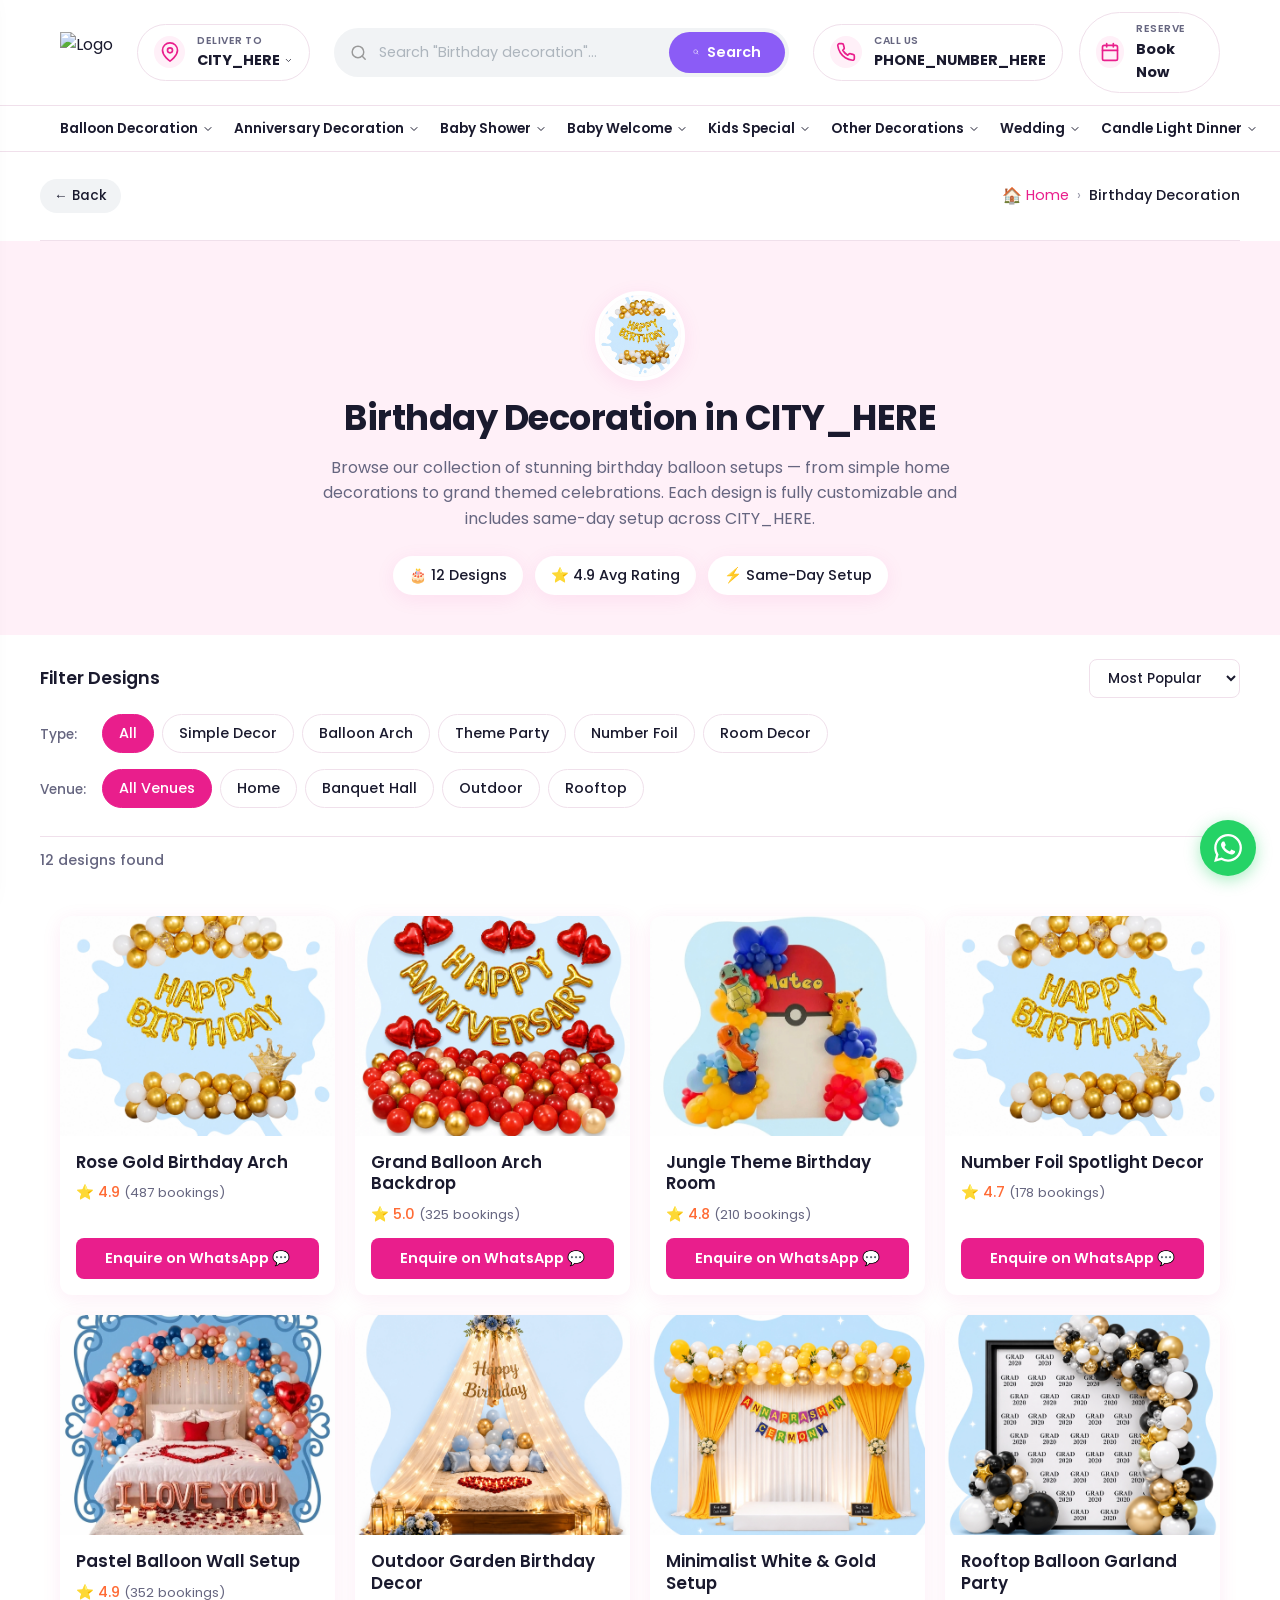
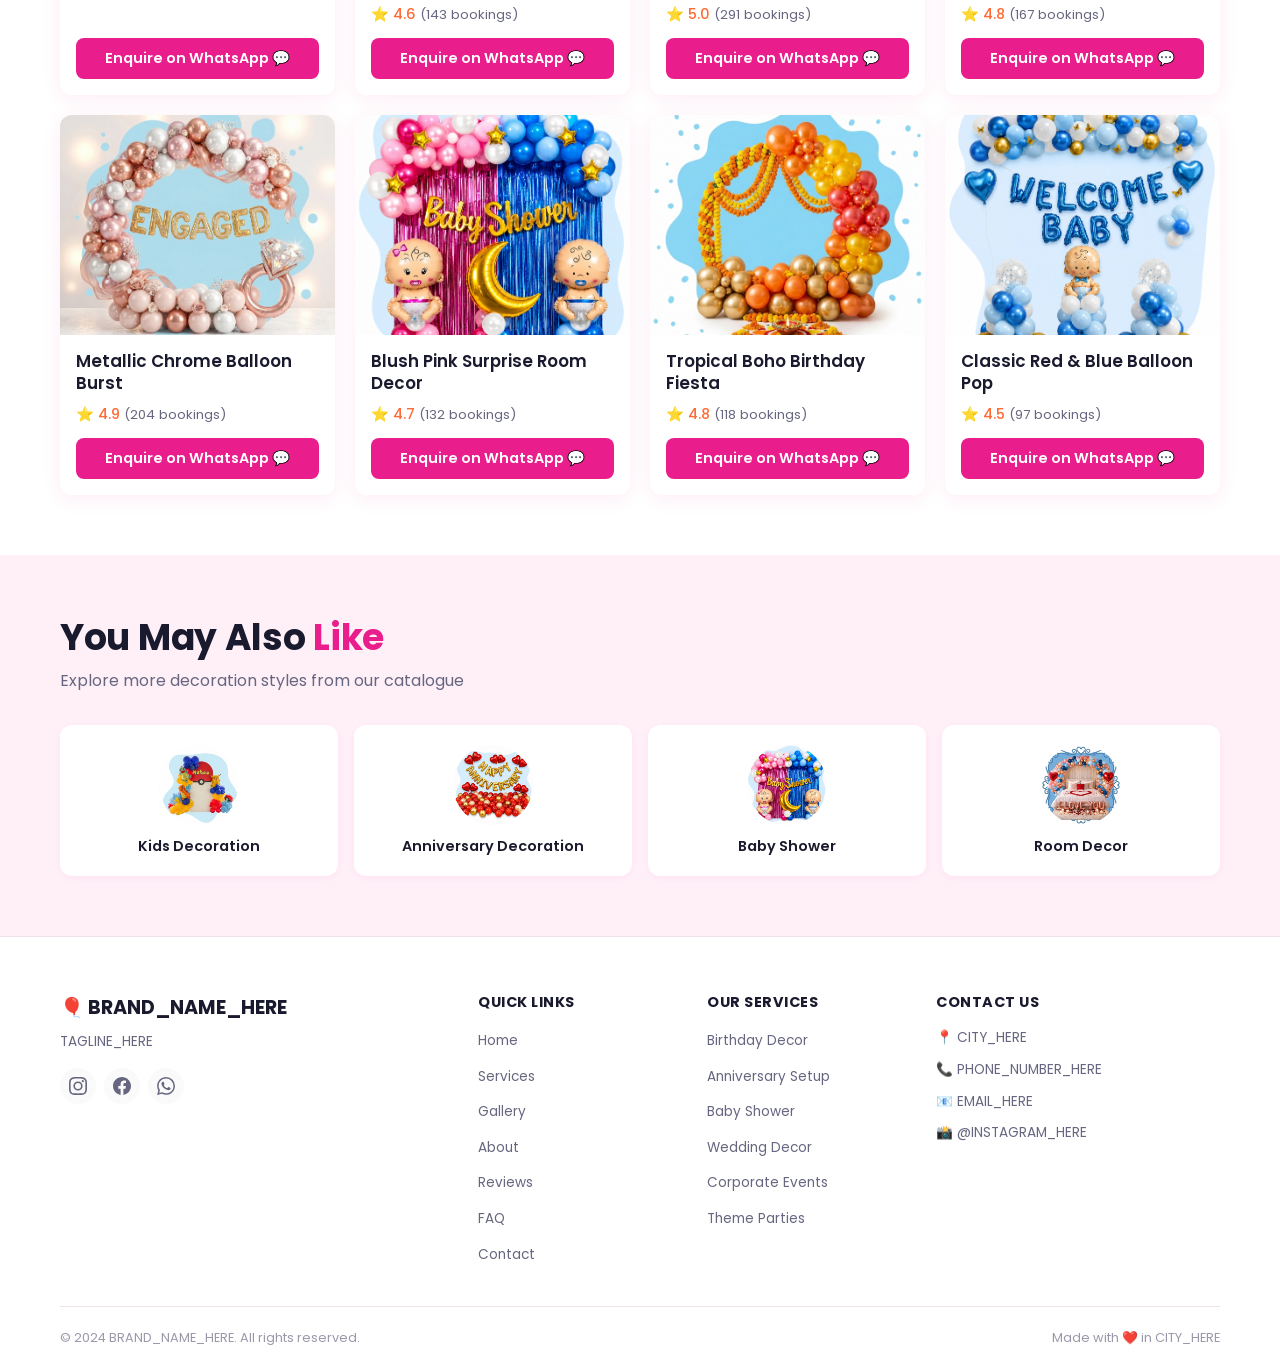
==== category-birthday.html @ fc84961e "Implement Birhday Decoration page" ====
<!DOCTYPE html>
<html lang="en">

<head>
  <meta charset="UTF-8">
  <meta name="viewport" content="width=device-width, initial-scale=1.0">
  <meta http-equiv="X-UA-Compatible" content="IE=edge">

  <!-- SEO Meta -->
  <!-- CLIENT REPLACE: Update brand name and city below -->
  <title>Birthday Decoration in CITY_HERE | BRAND_NAME_HERE</title>
  <meta name="description"
    content="Book the best birthday balloon decoration in CITY_HERE. Simple home setups to grand themed parties — same-day service available. Enquire on WhatsApp!">
  <meta name="keywords"
    content="birthday decoration CITY_HERE, birthday balloon decoration, balloon arch, balloon wall, rose gold birthday decor, theme birthday party CITY_HERE, birthday room decoration, same day birthday decoration">
  <meta name="author" content="BRAND_NAME_HERE">
  <meta name="robots" content="index, follow">
  <!-- CLIENT REPLACE: Add your website URL for canonical -->
  <link rel="canonical" href="https://www.example.com/category-birthday.html">

  <!-- Open Graph -->
  <meta property="og:title" content="Birthday Decoration in CITY_HERE | BRAND_NAME_HERE">
  <meta property="og:description"
    content="Stunning birthday balloon setups in CITY_HERE — from simple home decor to grand themed celebrations. Book via WhatsApp!">
  <meta property="og:type" content="website">
  <meta property="og:url" content="https://www.example.com/category-birthday.html">
  <meta property="og:image" content="https://www.example.com/images/og-birthday.jpg">
  <meta property="og:locale" content="en_IN">
  <meta property="og:site_name" content="BRAND_NAME_HERE">

  <!-- Twitter Card -->
  <meta name="twitter:card" content="summary_large_image">
  <meta name="twitter:title" content="Birthday Decoration in CITY_HERE | BRAND_NAME_HERE">
  <meta name="twitter:description" content="Best birthday balloon decoration in CITY_HERE. Same-day setup. Book via WhatsApp!">
  <meta name="twitter:image" content="https://www.example.com/images/og-birthday.jpg">

  <!-- Favicon -->
  <!-- CLIENT REPLACE: Replace with your actual favicon file -->
  <link rel="icon"
    href="data:image/svg+xml,<svg xmlns='http://www.w3.org/2000/svg' viewBox='0 0 100 100'><text y='.9em' font-size='90'>🎈</text></svg>">

  <!-- JSON-LD: BreadcrumbList -->
  <script type="application/ld+json">
  {
    "@context": "https://schema.org",
    "@type": "BreadcrumbList",
    "itemListElement": [
      {
        "@type": "ListItem",
        "position": 1,
        "name": "Home",
        "item": "https://www.example.com/"
      },
      {
        "@type": "ListItem",
        "position": 2,
        "name": "Birthday Decoration",
        "item": "https://www.example.com/category-birthday.html"
      }
    ]
  }
  </script>

  <!-- JSON-LD: LocalBusiness -->
  <script type="application/ld+json">
  {
    "@context": "https://schema.org",
    "@type": "LocalBusiness",
    "name": "BRAND_NAME_HERE",
    "description": "Premium balloon decoration services in CITY_HERE for birthdays, weddings, baby showers, corporate events and more.",
    "url": "https://www.example.com/",
    "telephone": "PHONE_NUMBER_HERE",
    "email": "EMAIL_HERE",
    "address": {
      "@type": "PostalAddress",
      "addressLocality": "CITY_HERE",
      "addressCountry": "IN"
    },
    "openingHours": "Mo-Su 09:00-21:00",
    "aggregateRating": {
      "@type": "AggregateRating",
      "ratingValue": "4.9",
      "reviewCount": "500"
    },
    "sameAs": [
      "https://instagram.com/INSTAGRAM_HERE"
    ]
  }
  </script>

  <!-- Google Fonts: Poppins -->
  <link rel="preconnect" href="https://fonts.googleapis.com">
  <link rel="preconnect" href="https://fonts.gstatic.com" crossorigin>
  <link href="https://fonts.googleapis.com/css2?family=Poppins:wght@400;500;600;700&display=swap" rel="stylesheet">

  <!-- Critical Above-the-Fold CSS -->
  <style>
    /* Page Loader */
    .page-loader {
      position: fixed;
      inset: 0;
      z-index: 99999;
      display: flex;
      flex-direction: column;
      align-items: center;
      justify-content: center;
      background: #fff;
      transition: opacity .5s ease, visibility .5s ease
    }
    .page-loader.hidden {
      opacity: 0;
      visibility: hidden
    }
    .page-loader__icon {
      font-size: 3rem;
      animation: loaderBounce 0.6s ease infinite alternate
    }
    .page-loader__text {
      font-family: 'Poppins', sans-serif;
      font-size: .9rem;
      color: #666680;
      margin-top: 12px
    }
    @keyframes loaderBounce {
      0%   { transform: translateY(0) }
      100% { transform: translateY(-12px) }
    }
    body {
      margin: 0;
      font-family: 'Poppins', sans-serif;
      background: #FAFAFA;
      color: #1A1A2E
    }
    .top-bar {
      background: #FFF0F8;
      padding: 8px 0;
      font-size: .78rem
    }
    .navbar {
      position: sticky;
      top: 0;
      z-index: 1000;
      background: #fff;
      border-bottom: 1px solid #F0E0EB
    }
    .container {
      max-width: 1200px;
      margin: 0 auto;
      padding-left: 20px;
      padding-right: 20px
    }
    :focus-visible {
      outline: 2px solid #E91E8C;
      outline-offset: 2px;
      border-radius: 4px
    }
  </style>

  <!-- Stylesheets -->
  <link rel="stylesheet" href="css/style.css">
  <link rel="stylesheet" href="css/animations.css">
</head>

<body>

  <!-- Page Loader -->
  <div class="page-loader" id="page-loader" aria-hidden="true">
    <div class="page-loader__icon">🎈</div>
    <div class="page-loader__text">Loading...</div>
  </div>

  <!-- ============ HEADER ============ -->
  <header class="header">
    <div class="header__top">
      <div class="container header__top-inner">
        <!-- Burger Icon (Mobile Only) -->
        <button class="header__burger" id="header-burger" aria-label="Open Menu">
          <svg width="24" height="24" viewBox="0 0 24 24" fill="none" stroke="currentColor" stroke-width="2"
            stroke-linecap="round" stroke-linejoin="round">
            <line x1="3" y1="12" x2="21" y2="12"></line>
            <line x1="3" y1="6" x2="21" y2="6"></line>
            <line x1="3" y1="18" x2="21" y2="18"></line>
          </svg>
        </button>

        <!-- Logo -->
        <a href="index.html" class="header__logo">
          <img src="https://via.placeholder.com/150x50?text=Logo" alt="Logo" class="header__logo-img">
        </a>

        <!-- Delivery Location -->
        <div class="header__location">
          <div class="header__location-icon">
            <svg width="20" height="20" viewBox="0 0 24 24" fill="none" stroke="var(--primary)" stroke-width="2"
              stroke-linecap="round" stroke-linejoin="round">
              <path d="M21 10c0 7-9 13-9 13s-9-6-9-13a9 9 0 0 1 18 0z"></path>
              <circle cx="12" cy="10" r="3"></circle>
            </svg>
          </div>
          <div class="header__location-text">
            <span class="header__location-label">DELIVER TO</span>
            <span class="header__location-value">CITY_HERE
              <svg width="12" height="12" viewBox="0 0 24 24" fill="none" stroke="currentColor" stroke-width="2"
                stroke-linecap="round" stroke-linejoin="round">
                <polyline points="6 9 12 15 18 9"></polyline>
              </svg>
            </span>
          </div>
        </div>

        <!-- Search Bar -->
        <div class="header__search">
          <svg class="header__search-icon" width="20" height="20" viewBox="0 0 24 24" fill="none" stroke="#999"
            stroke-width="2" stroke-linecap="round" stroke-linejoin="round">
            <circle cx="11" cy="11" r="8"></circle>
            <line x1="21" y1="21" x2="16.65" y2="16.65"></line>
          </svg>
          <input type="text" class="header__search-input" placeholder="Search &quot;Birthday decoration&quot;...">
          <button class="header__search-btn">
            <svg width="16" height="16" viewBox="0 0 24 24" fill="none" stroke="currentColor" stroke-width="2"
              stroke-linecap="round" stroke-linejoin="round">
              <circle cx="11" cy="11" r="8"></circle>
              <line x1="21" y1="21" x2="16.65" y2="16.65"></line>
            </svg>
            Search
          </button>
        </div>

        <!-- Actions -->
        <div class="header__actions">
          <a href="tel:PHONE_NUMBER_HERE" class="header__action-btn">
            <div class="header__action-icon">
              <svg width="20" height="20" viewBox="0 0 24 24" fill="none" stroke="var(--primary)" stroke-width="2"
                stroke-linecap="round" stroke-linejoin="round">
                <path
                  d="M22 16.92v3a2 2 0 0 1-2.18 2 19.79 19.79 0 0 1-8.63-3.07 19.5 19.5 0 0 1-6-6 19.79 19.79 0 0 1-3.07-8.67A2 2 0 0 1 4.11 2h3a2 2 0 0 1 2 1.72 12.84 12.84 0 0 0 .7 2.81 2 2 0 0 1-.45 2.11L8.09 9.91a16 16 0 0 0 6 6l1.27-1.27a2 2 0 0 1 2.11-.45 12.84 12.84 0 0 0 2.81.7A2 2 0 0 1 22 16.92z">
                </path>
              </svg>
            </div>
            <div class="header__action-text">
              <span class="header__action-label">CALL US</span>
              <span class="header__action-value">PHONE_NUMBER_HERE</span>
            </div>
          </a>
          <a href="https://wa.me/PHONE_NUMBER_HERE?text=Hi!%20I'd%20like%20to%20book%20a%20birthday%20decoration." class="header__action-btn" target="_blank" rel="noopener">
            <div class="header__action-icon">
              <svg width="20" height="20" viewBox="0 0 24 24" fill="none" stroke="var(--primary)" stroke-width="2"
                stroke-linecap="round" stroke-linejoin="round">
                <rect x="3" y="4" width="18" height="18" rx="2" ry="2"></rect>
                <line x1="16" y1="2" x2="16" y2="6"></line>
                <line x1="8" y1="2" x2="8" y2="6"></line>
                <line x1="3" y1="10" x2="21" y2="10"></line>
              </svg>
            </div>
            <div class="header__action-text">
              <span class="header__action-label">RESERVE</span>
              <span class="header__action-value">Book Now</span>
            </div>
          </a>
        </div>

        <!-- Mobile Actions -->
        <div class="header__mobile-actions">
          <a href="https://wa.me/PHONE_NUMBER_HERE" class="btn-primary btn-sm header__mobile-cta">
            Book Now
          </a>
        </div>
      </div>
    </div>

    <!-- Bottom Nav -->
    <div class="header__bottom">
      <div class="container header__bottom-inner">
        <ul class="header__nav">
          <li class="has-dropdown">
            <a href="category-birthday.html">Balloon Decoration
              <svg width="12" height="12" viewBox="0 0 24 24" fill="none" stroke="currentColor" stroke-width="2"
                stroke-linecap="round" stroke-linejoin="round">
                <polyline points="6 9 12 15 18 9"></polyline>
              </svg>
            </a>
            <ul class="dropdown-menu">
              <li><a href="#">Birthday Decoration</a></li>
              <li><a href="#">Anniversary Decoration</a></li>
              <li><a href="#">Baby Shower</a></li>
              <li><a href="#">Baby Welcome</a></li>
              <li><a href="#">Romantic Decoration</a></li>
              <li><a href="#">Wedding Decoration</a></li>
              <li><a href="#">Canopy Setup</a></li>
            </ul>
          </li>
          <li class="has-dropdown">
            <a href="category-anniversary.html">Anniversary Decoration
              <svg width="12" height="12" viewBox="0 0 24 24" fill="none" stroke="currentColor" stroke-width="2"
                stroke-linecap="round" stroke-linejoin="round">
                <polyline points="6 9 12 15 18 9"></polyline>
              </svg>
            </a>
            <ul class="dropdown-menu">
              <li><a href="#">Candle Light Dinner</a></li>
              <li><a href="#">Canopy Decor</a></li>
              <li><a href="#">Car Boot Decor</a></li>
              <li><a href="#">Room Decor</a></li>
              <li><a href="#">Balloon Decor</a></li>
              <li><a href="#">Rooftop Decor</a></li>
              <li><a href="#">Premium Decor</a></li>
            </ul>
          </li>
          <li class="has-dropdown">
            <a href="category-baby-shower.html">Baby Shower
              <svg width="12" height="12" viewBox="0 0 24 24" fill="none" stroke="currentColor" stroke-width="2"
                stroke-linecap="round" stroke-linejoin="round">
                <polyline points="6 9 12 15 18 9"></polyline>
              </svg>
            </a>
            <ul class="dropdown-menu">
              <li><a href="#">Baby Welcome</a></li>
              <li><a href="#">Annaprashan ceremony</a></li>
              <li><a href="#">Naming ceremony</a></li>
              <li><a href="#">Cradle Ceremony</a></li>
              <li><a href="#">Baptism Ceremony</a></li>
              <li><a href="#">Mundan Ceremony</a></li>
            </ul>
          </li>
          <li class="has-dropdown">
            <a href="category-baby-welcome.html">Baby Welcome
              <svg width="12" height="12" viewBox="0 0 24 24" fill="none" stroke="currentColor" stroke-width="2"
                stroke-linecap="round" stroke-linejoin="round">
                <polyline points="6 9 12 15 18 9"></polyline>
              </svg>
            </a>
            <ul class="dropdown-menu">
              <li><a href="#">Baby Welcome</a></li>
              <li><a href="#">Annaprashan ceremony</a></li>
              <li><a href="#">Naming ceremony</a></li>
              <li><a href="#">Cradle Ceremony</a></li>
              <li><a href="#">Baby Shower</a></li>
              <li><a href="#">Kids Special</a></li>
              <li><a href="#">Baptism Ceremony</a></li>
              <li><a href="#">Mundan Ceremony</a></li>
            </ul>
          </li>
          <li class="has-dropdown">
            <a href="category-kids.html">Kids Special
              <svg width="12" height="12" viewBox="0 0 24 24" fill="none" stroke="currentColor" stroke-width="2"
                stroke-linecap="round" stroke-linejoin="round">
                <polyline points="6 9 12 15 18 9"></polyline>
              </svg>
            </a>
            <ul class="dropdown-menu">
              <li><a href="#">All Kids Special</a></li>
              <li><a href="#">Boss Baby Theme</a></li>
              <li><a href="#">Butterfly Theme</a></li>
              <li><a href="#">Disney Cars Theme</a></li>
              <li><a href="#">Cocomelon Theme</a></li>
              <li><a href="#">Disney Princess Theme</a></li>
              <li><a href="#">Frozen Theme</a></li>
              <li><a href="#">Jungle Theme</a></li>
              <li><a href="#">Mermaid Theme</a></li>
              <li><a href="#">Mickey Minnie Theme</a></li>
              <li><a href="#">Peppa Pig Theme</a></li>
              <li><a href="#">Space Theme</a></li>
              <li><a href="#">Sports Theme</a></li>
              <li><a href="#">Superhero Theme</a></li>
              <li><a href="#">Unicorn Theme</a></li>
            </ul>
          </li>
          <li class="has-dropdown">
            <a href="category-other.html">Other Decorations
              <svg width="12" height="12" viewBox="0 0 24 24" fill="none" stroke="currentColor" stroke-width="2"
                stroke-linecap="round" stroke-linejoin="round">
                <polyline points="6 9 12 15 18 9"></polyline>
              </svg>
            </a>
            <ul class="dropdown-menu">
              <li><a href="#">Balloon Bouquets</a></li>
              <li><a href="#">Birthday Decorations</a></li>
              <li><a href="#">Canopy Decorations</a></li>
              <li><a href="#">Car Boot Decorations</a></li>
              <li><a href="#">Ceremony decorations</a></li>
              <li><a href="#">Congratulation Decorations</a></li>
              <li><a href="#">Flower Decorations</a></li>
              <li><a href="#">Ganpati Decorations</a></li>
              <li><a href="#">Guruji Decorations</a></li>
              <li><a href="#">Halloween Decorations</a></li>
              <li><a href="#">Kids Activities</a></li>
              <li><a href="#">Office Decorations</a></li>
              <li><a href="#">Premium Decorations</a></li>
              <li><a href="#">Retirement Decorations</a></li>
              <li><a href="#">Room Decorations</a></li>
              <li><a href="#">Stage Decorations</a></li>
              <li><a href="#">Terrace Decoration</a></li>
            </ul>
          </li>
          <li class="has-dropdown">
            <a href="category-wedding.html">Wedding
              <svg width="12" height="12" viewBox="0 0 24 24" fill="none" stroke="currentColor" stroke-width="2"
                stroke-linecap="round" stroke-linejoin="round">
                <polyline points="6 9 12 15 18 9"></polyline>
              </svg>
            </a>
            <ul class="dropdown-menu">
              <li><a href="#">Bachelorette decorations</a></li>
              <li><a href="#">First Night Decorations</a></li>
              <li><a href="#">Haldi Decorations</a></li>
              <li><a href="#">Mehndi Decorations</a></li>
              <li><a href="#">Proposal Decorations</a></li>
              <li><a href="#">Wedding Car Decorations</a></li>
              <li><a href="#">Bridal Welcome</a></li>
            </ul>
          </li>
          <li class="has-dropdown">
            <a href="#">Candle Light Dinner
              <svg width="12" height="12" viewBox="0 0 24 24" fill="none" stroke="currentColor" stroke-width="2"
                stroke-linecap="round" stroke-linejoin="round">
                <polyline points="6 9 12 15 18 9"></polyline>
              </svg>
            </a>
            <ul class="dropdown-menu">
              <li><a href="#">Private Cabana Setup</a></li>
              <li><a href="#">Canopy Setup</a></li>
              <li><a href="#">Proposal Candle Light</a></li>
              <li><a href="#">Open Garden</a></li>
              <li><a href="#">Bohemian Decor</a></li>
              <li><a href="#">Tent Candle Light</a></li>
              <li><a href="#">Starlit Dinner</a></li>
              <li><a href="#">Cosy Tent Setup</a></li>
              <li><a href="#">Intimate Dinner Setup</a></li>
            </ul>
          </li>
        </ul>
      </div>
    </div>
  </header>

  <!-- ============ MOBILE MENU DRAWER ============ -->
  <div class="mobile-menu-overlay" id="mobile-menu-overlay"></div>
  <div class="mobile-menu" id="mobile-menu">
    <div class="mobile-menu__list-container">
      <ul class="mobile-menu__list">
        <li class="mobile-has-dropdown">
          <a href="category-birthday.html">Balloon Decoration
            <svg width="16" height="16" viewBox="0 0 24 24" fill="none" stroke="#999" stroke-width="2"
              stroke-linecap="round" stroke-linejoin="round" class="mobile-dropdown-icon">
              <polyline points="6 9 12 15 18 9"></polyline>
            </svg>
          </a>
          <ul class="mobile-dropdown-menu">
            <li><a href="#">Birthday Decoration</a></li>
            <li><a href="#">Anniversary Decoration</a></li>
            <li><a href="#">Baby Shower</a></li>
            <li><a href="#">Baby Welcome</a></li>
            <li><a href="#">Romantic Decoration</a></li>
            <li><a href="#">Wedding Decoration</a></li>
            <li><a href="#">Canopy Setup</a></li>
          </ul>
        </li>
        <li class="mobile-has-dropdown">
          <a href="category-anniversary.html">Anniversary Decoration
            <svg width="16" height="16" viewBox="0 0 24 24" fill="none" stroke="#999" stroke-width="2"
              stroke-linecap="round" stroke-linejoin="round" class="mobile-dropdown-icon">
              <polyline points="6 9 12 15 18 9"></polyline>
            </svg>
          </a>
          <ul class="mobile-dropdown-menu">
            <li><a href="#">Candle Light Dinner</a></li>
            <li><a href="#">Canopy Decor</a></li>
            <li><a href="#">Car Boot Decor</a></li>
            <li><a href="#">Room Decor</a></li>
            <li><a href="#">Balloon Decor</a></li>
            <li><a href="#">Rooftop Decor</a></li>
            <li><a href="#">Premium Decor</a></li>
          </ul>
        </li>
        <li class="mobile-has-dropdown">
          <a href="category-baby-shower.html">Baby Shower
            <svg width="16" height="16" viewBox="0 0 24 24" fill="none" stroke="#999" stroke-width="2"
              stroke-linecap="round" stroke-linejoin="round" class="mobile-dropdown-icon">
              <polyline points="6 9 12 15 18 9"></polyline>
            </svg>
          </a>
          <ul class="mobile-dropdown-menu">
            <li><a href="#">Baby Welcome</a></li>
            <li><a href="#">Annaprashan ceremony</a></li>
            <li><a href="#">Naming ceremony</a></li>
            <li><a href="#">Cradle Ceremony</a></li>
            <li><a href="#">Baptism Ceremony</a></li>
            <li><a href="#">Mundan Ceremony</a></li>
          </ul>
        </li>
        <li class="mobile-has-dropdown">
          <a href="category-baby-welcome.html">Baby Welcome
            <svg width="16" height="16" viewBox="0 0 24 24" fill="none" stroke="#999" stroke-width="2"
              stroke-linecap="round" stroke-linejoin="round" class="mobile-dropdown-icon">
              <polyline points="6 9 12 15 18 9"></polyline>
            </svg>
          </a>
          <ul class="mobile-dropdown-menu">
            <li><a href="#">Baby Welcome</a></li>
            <li><a href="#">Annaprashan ceremony</a></li>
            <li><a href="#">Naming ceremony</a></li>
            <li><a href="#">Cradle Ceremony</a></li>
            <li><a href="#">Baby Shower</a></li>
            <li><a href="#">Kids Special</a></li>
            <li><a href="#">Baptism Ceremony</a></li>
            <li><a href="#">Mundan Ceremony</a></li>
          </ul>
        </li>
        <li class="mobile-has-dropdown">
          <a href="category-kids.html">Kids Special
            <svg width="16" height="16" viewBox="0 0 24 24" fill="none" stroke="#999" stroke-width="2"
              stroke-linecap="round" stroke-linejoin="round" class="mobile-dropdown-icon">
              <polyline points="6 9 12 15 18 9"></polyline>
            </svg>
          </a>
          <ul class="mobile-dropdown-menu">
            <li><a href="#">All Kids Special</a></li>
            <li><a href="#">Boss Baby Theme</a></li>
            <li><a href="#">Butterfly Theme</a></li>
            <li><a href="#">Disney Cars Theme</a></li>
            <li><a href="#">Cocomelon Theme</a></li>
            <li><a href="#">Disney Princess Theme</a></li>
            <li><a href="#">Frozen Theme</a></li>
            <li><a href="#">Jungle Theme</a></li>
            <li><a href="#">Mermaid Theme</a></li>
            <li><a href="#">Mickey Minnie Theme</a></li>
            <li><a href="#">Peppa Pig Theme</a></li>
            <li><a href="#">Space Theme</a></li>
            <li><a href="#">Sports Theme</a></li>
            <li><a href="#">Superhero Theme</a></li>
            <li><a href="#">Unicorn Theme</a></li>
          </ul>
        </li>
        <li class="mobile-has-dropdown">
          <a href="category-other.html">Other Decorations
            <svg width="16" height="16" viewBox="0 0 24 24" fill="none" stroke="#999" stroke-width="2"
              stroke-linecap="round" stroke-linejoin="round" class="mobile-dropdown-icon">
              <polyline points="6 9 12 15 18 9"></polyline>
            </svg>
          </a>
          <ul class="mobile-dropdown-menu">
            <li><a href="#">Balloon Bouquets</a></li>
            <li><a href="#">Birthday Decorations</a></li>
            <li><a href="#">Canopy Decorations</a></li>
            <li><a href="#">Car Boot Decorations</a></li>
            <li><a href="#">Ceremony decorations</a></li>
            <li><a href="#">Congratulation Decorations</a></li>
            <li><a href="#">Flower Decorations</a></li>
            <li><a href="#">Ganpati Decorations</a></li>
            <li><a href="#">Guruji Decorations</a></li>
            <li><a href="#">Halloween Decorations</a></li>
            <li><a href="#">Kids Activities</a></li>
            <li><a href="#">Office Decorations</a></li>
            <li><a href="#">Premium Decorations</a></li>
            <li><a href="#">Retirement Decorations</a></li>
            <li><a href="#">Room Decorations</a></li>
            <li><a href="#">Stage Decorations</a></li>
            <li><a href="#">Terrace Decoration</a></li>
          </ul>
        </li>
        <li class="mobile-has-dropdown">
          <a href="category-wedding.html">Wedding
            <svg width="16" height="16" viewBox="0 0 24 24" fill="none" stroke="#999" stroke-width="2"
              stroke-linecap="round" stroke-linejoin="round" class="mobile-dropdown-icon">
              <polyline points="6 9 12 15 18 9"></polyline>
            </svg>
          </a>
          <ul class="mobile-dropdown-menu">
            <li><a href="#">Bachelorette decorations</a></li>
            <li><a href="#">First Night Decorations</a></li>
            <li><a href="#">Haldi Decorations</a></li>
            <li><a href="#">Mehndi Decorations</a></li>
            <li><a href="#">Proposal Decorations</a></li>
            <li><a href="#">Wedding Car Decorations</a></li>
            <li><a href="#">Bridal Welcome</a></li>
          </ul>
        </li>
        <li class="mobile-has-dropdown">
          <a href="#">Candle Light Dinner
            <svg width="16" height="16" viewBox="0 0 24 24" fill="none" stroke="#999" stroke-width="2"
              stroke-linecap="round" stroke-linejoin="round" class="mobile-dropdown-icon">
              <polyline points="6 9 12 15 18 9"></polyline>
            </svg>
          </a>
          <ul class="mobile-dropdown-menu">
            <li><a href="#">Private Cabana Setup</a></li>
            <li><a href="#">Canopy Setup</a></li>
            <li><a href="#">Proposal Candle Light</a></li>
            <li><a href="#">Open Garden</a></li>
            <li><a href="#">Bohemian Decor</a></li>
            <li><a href="#">Tent Candle Light</a></li>
            <li><a href="#">Starlit Dinner</a></li>
            <li><a href="#">Cosy Tent Setup</a></li>
            <li><a href="#">Intimate Dinner Setup</a></li>
          </ul>
        </li>
      </ul>

      <div class="mobile-menu__contact">
        <h4 class="mobile-menu__contact-title">CONTACT US</h4>
        <div class="mobile-menu__contact-items">
          <a href="https://wa.me/PHONE_NUMBER_HERE" class="mobile-menu__contact-item">
            <div class="mobile-menu__contact-icon whatsapp">
              <svg viewBox="0 0 24 24" fill="currentColor">
                <path d="M17.472 14.382c-.297-.149-1.758-.867-2.03-.967-.273-.099-.471-.148-.67.15-.197.297-.767.966-.94 1.164-.173.199-.347.223-.644.075-.297-.15-1.255-.463-2.39-1.475-.883-.788-1.48-1.761-1.653-2.059-.173-.297-.018-.458.13-.606.134-.133.298-.347.446-.52.149-.174.198-.298.298-.497.099-.198.05-.371-.025-.52-.075-.149-.669-1.612-.916-2.207-.242-.579-.487-.5-.669-.51a12.8 12.8 0 0 0-.57-.01c-.198 0-.52.074-.792.372-.272.297-1.04 1.016-1.04 2.479 0 1.462 1.065 2.875 1.213 3.074.149.198 2.096 3.2 5.077 4.487.709.306 1.262.489 1.694.625.712.227 1.36.195 1.871.118.571-.085 1.758-.719 2.006-1.413.248-.694.248-1.289.173-1.413-.074-.124-.272-.198-.57-.347m-5.421 7.403h-.004a9.87 9.87 0 0 1-5.031-1.378l-.361-.214-3.741.982.998-3.648-.235-.374a9.86 9.86 0 0 1-1.51-5.26c.001-5.45 4.436-9.884 9.888-9.884 2.64 0 5.122 1.03 6.988 2.898a9.825 9.825 0 0 1 2.893 6.994c-.003 5.45-4.437 9.884-9.885 9.884m8.413-18.297A11.815 11.815 0 0 0 12.05 0C5.495 0 .16 5.335.157 11.892c0 2.096.547 4.142 1.588 5.945L.057 24l6.305-1.654a11.882 11.882 0 0 0 5.683 1.448h.005c6.554 0 11.89-5.335 11.893-11.893a11.821 11.821 0 0 0-3.48-8.413z" />
              </svg>
            </div>
            <div class="mobile-menu__contact-text">
              <span class="mobile-menu__contact-label">WhatsApp Us</span>
              <span class="mobile-menu__contact-sub">Available 24x7</span>
            </div>
            <svg width="16" height="16" viewBox="0 0 24 24" fill="none" stroke="#999" stroke-width="2"
              stroke-linecap="round" stroke-linejoin="round" style="margin-left:auto">
              <polyline points="9 18 15 12 9 6"></polyline>
            </svg>
          </a>
          <a href="tel:PHONE_NUMBER_HERE" class="mobile-menu__contact-item">
            <div class="mobile-menu__contact-icon phone">
              <svg viewBox="0 0 24 24" fill="none" stroke="currentColor" stroke-width="2" stroke-linecap="round"
                stroke-linejoin="round">
                <path
                  d="M22 16.92v3a2 2 0 0 1-2.18 2 19.79 19.79 0 0 1-8.63-3.07 19.5 19.5 0 0 1-6-6 19.79 19.79 0 0 1-3.07-8.67A2 2 0 0 1 4.11 2h3a2 2 0 0 1 2 1.72 12.84 12.84 0 0 0 .7 2.81 2 2 0 0 1-.45 2.11L8.09 9.91a16 16 0 0 0 6 6l1.27-1.27a2 2 0 0 1 2.11-.45 12.84 12.84 0 0 0 2.81.7A2 2 0 0 1 22 16.92z">
                </path>
              </svg>
            </div>
            <div class="mobile-menu__contact-text">
              <span class="mobile-menu__contact-label">Call Us</span>
              <span class="mobile-menu__contact-sub">10AM - 7:30PM</span>
            </div>
            <svg width="16" height="16" viewBox="0 0 24 24" fill="none" stroke="#999" stroke-width="2"
              stroke-linecap="round" stroke-linejoin="round" style="margin-left:auto">
              <polyline points="9 18 15 12 9 6"></polyline>
            </svg>
          </a>
        </div>
      </div>
    </div>
  </div>

  <!-- ============ BREADCRUMB ============ -->
  <div class="breadcrumb-bar container">
    <a href="javascript:history.back()" class="back-btn" aria-label="Go back">← Back</a>
    <div class="breadcrumb">
      <a href="index.html"><span class="home-icon">🏠</span> Home</a>
      <span class="sep">›</span>
      <span class="current">Birthday Decoration</span>
    </div>
  </div>

  <!-- ============ CATEGORY HERO ============ -->
  <section class="category-hero">
    <div class="container category-hero-content">
      <img src="public/Categories/Birthday.webp"
           alt="Birthday Decoration icon"
           class="category-hero-icon" loading="eager" />
      <h1>Birthday Decoration in CITY_HERE</h1>
      <p>Browse our collection of stunning birthday balloon setups
         — from simple home decorations to grand themed celebrations.
         Each design is fully customizable and includes same-day
         setup across CITY_HERE.</p>
      <div class="category-stats">
        <span class="stat-pill">🎂 12 Designs</span>
        <span class="stat-pill">⭐ 4.9 Avg Rating</span>
        <span class="stat-pill">⚡ Same-Day Setup</span>
      </div>
    </div>
  </section>

  <!-- ============ FILTER SECTION ============ -->
  <div class="filter-section container">

    <div class="filter-header">
      <h3>Filter Designs</h3>
      <label for="sort-select" class="sr-only">Sort designs by</label>
      <select id="sort-select" aria-label="Sort by">
        <option value="popular">Most Popular</option>
        <option value="rating">Highest Rated</option>
        <option value="newest">Newest</option>
      </select>
    </div>

    <div class="filter-row">
      <span class="filter-label">Type:</span>
      <div class="pills-scroll" role="group" aria-label="Filter by decoration type">
        <button class="subcat-pill active" data-filter="all">All</button>
        <button class="subcat-pill" data-filter="simple">Simple Decor</button>
        <button class="subcat-pill" data-filter="arch">Balloon Arch</button>
        <button class="subcat-pill" data-filter="theme">Theme Party</button>
        <button class="subcat-pill" data-filter="foil">Number Foil</button>
        <button class="subcat-pill" data-filter="room">Room Decor</button>
      </div>
    </div>

    <div class="filter-row">
      <span class="filter-label">Venue:</span>
      <div class="pills-scroll" role="group" aria-label="Filter by venue">
        <button class="venue-pill active" data-filter="all">All Venues</button>
        <button class="venue-pill" data-filter="home">Home</button>
        <button class="venue-pill" data-filter="banquet">Banquet Hall</button>
        <button class="venue-pill" data-filter="outdoor">Outdoor</button>
        <button class="venue-pill" data-filter="rooftop">Rooftop</button>
      </div>
    </div>

  </div>

  <!-- ============ RESULTS COUNT ============ -->
  <div class="results-count container">
    <span id="results-counter">12 designs found</span>
  </div>

  <!-- ============ DESIGN GRID ============ -->
  <section class="design-grid-section">
    <div class="design-grid container">

      <!-- Card 1 -->
      <div class="design-card"
        data-subcategory="simple"
        data-venue="home"
        data-rating="4.9"
        data-popularity="98"
        data-date="12"
        data-title="Rose Gold Birthday Arch"
        data-category="Birthday Decoration">
        <img src="public/Categories/Birthday.webp" alt="Rose Gold Birthday Arch" loading="lazy" />
        <div class="design-card-body">
          <h3>Rose Gold Birthday Arch</h3>
          <div class="rating">⭐ 4.9 <span>(487 bookings)</span></div>
          <button class="enquire-btn btn-primary">Enquire on WhatsApp 💬</button>
        </div>
      </div>

      <!-- Card 2 -->
      <div class="design-card"
        data-subcategory="arch"
        data-venue="banquet"
        data-rating="5.0"
        data-popularity="95"
        data-date="11"
        data-title="Grand Balloon Arch Backdrop"
        data-category="Birthday Decoration">
        <img src="public/Categories/Anniversary Decor.webp" alt="Grand Balloon Arch Backdrop" loading="lazy" />
        <div class="design-card-body">
          <h3>Grand Balloon Arch Backdrop</h3>
          <div class="rating">⭐ 5.0 <span>(325 bookings)</span></div>
          <button class="enquire-btn btn-primary">Enquire on WhatsApp 💬</button>
        </div>
      </div>

      <!-- Card 3 -->
      <div class="design-card"
        data-subcategory="theme"
        data-venue="home"
        data-rating="4.8"
        data-popularity="91"
        data-date="10"
        data-title="Jungle Theme Birthday Room"
        data-category="Birthday Decoration">
        <img src="public/Categories/Kids Special.webp" alt="Jungle Theme Birthday Room" loading="lazy" />
        <div class="design-card-body">
          <h3>Jungle Theme Birthday Room</h3>
          <div class="rating">⭐ 4.8 <span>(210 bookings)</span></div>
          <button class="enquire-btn btn-primary">Enquire on WhatsApp 💬</button>
        </div>
      </div>

      <!-- Card 4 -->
      <div class="design-card"
        data-subcategory="foil"
        data-venue="home"
        data-rating="4.7"
        data-popularity="88"
        data-date="9"
        data-title="Number Foil Spotlight Decor"
        data-category="Birthday Decoration">
        <img src="public/Categories/Birthday.webp" alt="Number Foil Spotlight Decor" loading="lazy" />
        <div class="design-card-body">
          <h3>Number Foil Spotlight Decor</h3>
          <div class="rating">⭐ 4.7 <span>(178 bookings)</span></div>
          <button class="enquire-btn btn-primary">Enquire on WhatsApp 💬</button>
        </div>
      </div>

      <!-- Card 5 -->
      <div class="design-card"
        data-subcategory="room"
        data-venue="home"
        data-rating="4.9"
        data-popularity="85"
        data-date="8"
        data-title="Pastel Balloon Wall Setup"
        data-category="Birthday Decoration">
        <img src="public/Categories/Room Decor New.webp" alt="Pastel Balloon Wall Setup" loading="lazy" />
        <div class="design-card-body">
          <h3>Pastel Balloon Wall Setup</h3>
          <div class="rating">⭐ 4.9 <span>(352 bookings)</span></div>
          <button class="enquire-btn btn-primary">Enquire on WhatsApp 💬</button>
        </div>
      </div>

      <!-- Card 6 -->
      <div class="design-card"
        data-subcategory="simple"
        data-venue="outdoor"
        data-rating="4.6"
        data-popularity="80"
        data-date="7"
        data-title="Outdoor Garden Birthday Decor"
        data-category="Birthday Decoration">
        <img src="public/Categories/Canopy Decor.webp" alt="Outdoor Garden Birthday Decor" loading="lazy" />
        <div class="design-card-body">
          <h3>Outdoor Garden Birthday Decor</h3>
          <div class="rating">⭐ 4.6 <span>(143 bookings)</span></div>
          <button class="enquire-btn btn-primary">Enquire on WhatsApp 💬</button>
        </div>
      </div>

      <!-- Card 7 -->
      <div class="design-card"
        data-subcategory="theme"
        data-venue="banquet"
        data-rating="5.0"
        data-popularity="78"
        data-date="6"
        data-title="Minimalist White &amp; Gold Setup"
        data-category="Birthday Decoration">
        <img src="public/Categories/Ceremony Decor.webp" alt="Minimalist White and Gold Setup" loading="lazy" />
        <div class="design-card-body">
          <h3>Minimalist White &amp; Gold Setup</h3>
          <div class="rating">⭐ 5.0 <span>(291 bookings)</span></div>
          <button class="enquire-btn btn-primary">Enquire on WhatsApp 💬</button>
        </div>
      </div>

      <!-- Card 8 -->
      <div class="design-card"
        data-subcategory="arch"
        data-venue="rooftop"
        data-rating="4.8"
        data-popularity="74"
        data-date="5"
        data-title="Rooftop Balloon Garland Party"
        data-category="Birthday Decoration">
        <img src="public/Categories/Corporate event.webp" alt="Rooftop Balloon Garland Party" loading="lazy" />
        <div class="design-card-body">
          <h3>Rooftop Balloon Garland Party</h3>
          <div class="rating">⭐ 4.8 <span>(167 bookings)</span></div>
          <button class="enquire-btn btn-primary">Enquire on WhatsApp 💬</button>
        </div>
      </div>

      <!-- Card 9 -->
      <div class="design-card"
        data-subcategory="foil"
        data-venue="home"
        data-rating="4.9"
        data-popularity="70"
        data-date="4"
        data-title="Metallic Chrome Balloon Burst"
        data-category="Birthday Decoration">
        <img src="public/Categories/Engagement Decor.webp" alt="Metallic Chrome Balloon Burst" loading="lazy" />
        <div class="design-card-body">
          <h3>Metallic Chrome Balloon Burst</h3>
          <div class="rating">⭐ 4.9 <span>(204 bookings)</span></div>
          <button class="enquire-btn btn-primary">Enquire on WhatsApp 💬</button>
        </div>
      </div>

      <!-- Card 10 -->
      <div class="design-card"
        data-subcategory="room"
        data-venue="home"
        data-rating="4.7"
        data-popularity="66"
        data-date="3"
        data-title="Blush Pink Surprise Room Decor"
        data-category="Birthday Decoration">
        <img src="public/Categories/Baby Shower.webp" alt="Blush Pink Surprise Room Decor" loading="lazy" />
        <div class="design-card-body">
          <h3>Blush Pink Surprise Room Decor</h3>
          <div class="rating">⭐ 4.7 <span>(132 bookings)</span></div>
          <button class="enquire-btn btn-primary">Enquire on WhatsApp 💬</button>
        </div>
      </div>

      <!-- Card 11 -->
      <div class="design-card"
        data-subcategory="theme"
        data-venue="outdoor"
        data-rating="4.8"
        data-popularity="60"
        data-date="2"
        data-title="Tropical Boho Birthday Fiesta"
        data-category="Birthday Decoration">
        <img src="public/Categories/Festival Decor.webp" alt="Tropical Boho Birthday Fiesta" loading="lazy" />
        <div class="design-card-body">
          <h3>Tropical Boho Birthday Fiesta</h3>
          <div class="rating">⭐ 4.8 <span>(118 bookings)</span></div>
          <button class="enquire-btn btn-primary">Enquire on WhatsApp 💬</button>
        </div>
      </div>

      <!-- Card 12 -->
      <div class="design-card"
        data-subcategory="simple"
        data-venue="home"
        data-rating="4.5"
        data-popularity="55"
        data-date="1"
        data-title="Classic Red &amp; Blue Balloon Pop"
        data-category="Birthday Decoration">
        <img src="public/Categories/Baby Welcome.webp" alt="Classic Red and Blue Balloon Pop" loading="lazy" />
        <div class="design-card-body">
          <h3>Classic Red &amp; Blue Balloon Pop</h3>
          <div class="rating">⭐ 4.5 <span>(97 bookings)</span></div>
          <button class="enquire-btn btn-primary">Enquire on WhatsApp 💬</button>
        </div>
      </div>

    </div>
  </section>

  <!-- ============ RELATED CATEGORIES ============ -->
  <section class="related-categories">
    <div class="container">
      <h2 class="section-title">You May Also <span>Like</span></h2>
      <p class="section-subtitle">Explore more decoration styles from our catalogue</p>
      <div class="related-grid">

        <a href="category-kids.html" class="related-category-card">
          <img src="public/Categories/Kids Special.webp" alt="Kids Decoration" />
          <span>Kids Decoration</span>
        </a>

        <a href="category-anniversary.html" class="related-category-card">
          <img src="public/Categories/Anniversary Decor.webp" alt="Anniversary Decoration" />
          <span>Anniversary Decoration</span>
        </a>

        <a href="category-baby-shower.html" class="related-category-card">
          <img src="public/Categories/Baby Shower.webp" alt="Baby Shower" />
          <span>Baby Shower</span>
        </a>

        <a href="category-room-decor.html" class="related-category-card">
          <img src="public/Categories/Room Decor New.webp" alt="Room Decor" />
          <span>Room Decor</span>
        </a>

      </div>
    </div>
  </section>

  <!-- ============ FOOTER ============ -->
  <footer id="footer" class="footer">
    <div class="container">
      <div class="footer__grid">
        <!-- Col 1: Brand -->
        <!-- CLIENT REPLACE: Update brand name and tagline below -->
        <div class="footer__col">
          <a href="index.html" class="footer__logo">🎈 BRAND_NAME_HERE</a>
          <p class="footer__tagline">TAGLINE_HERE</p>
          <div class="footer__social">
            <a href="https://instagram.com/INSTAGRAM_HERE" target="_blank" rel="noopener" class="footer__social-link"
              aria-label="Instagram">
              <svg width="18" height="18" viewBox="0 0 24 24" fill="currentColor">
                <path
                  d="M12 2.163c3.204 0 3.584.012 4.85.07 3.252.148 4.771 1.691 4.919 4.919.058 1.265.069 1.645.069 4.849 0 3.205-.012 3.584-.069 4.849-.149 3.225-1.664 4.771-4.919 4.919-1.266.058-1.644.07-4.85.07-3.204 0-3.584-.012-4.849-.07-3.26-.149-4.771-1.699-4.919-4.92-.058-1.265-.07-1.644-.07-4.849 0-3.204.013-3.583.07-4.849.149-3.227 1.664-4.771 4.919-4.919 1.266-.057 1.645-.069 4.849-.069zM12 0C8.741 0 8.333.014 7.053.072 2.695.272.273 2.69.073 7.052.014 8.333 0 8.741 0 12c0 3.259.014 3.668.072 4.948.2 4.358 2.618 6.78 6.98 6.98C8.333 23.986 8.741 24 12 24c3.259 0 3.668-.014 4.948-.072 4.354-.2 6.782-2.618 6.979-6.98.059-1.28.073-1.689.073-4.948 0-3.259-.014-3.667-.072-4.947-.196-4.354-2.617-6.78-6.979-6.98C15.668.014 15.259 0 12 0zm0 5.838a6.162 6.162 0 100 12.324 6.162 6.162 0 000-12.324zM12 16a4 4 0 110-8 4 4 0 010 8zm6.406-11.845a1.44 1.44 0 100 2.881 1.44 1.44 0 000-2.881z" />
              </svg>
            </a>
            <a href="#" class="footer__social-link" aria-label="Facebook">
              <svg width="18" height="18" viewBox="0 0 24 24" fill="currentColor">
                <path
                  d="M24 12.073c0-6.627-5.373-12-12-12s-12 5.373-12 12c0 5.99 4.388 10.954 10.125 11.854v-8.385H7.078v-3.47h3.047V9.43c0-3.007 1.792-4.669 4.533-4.669 1.312 0 2.686.235 2.686.235v2.953H15.83c-1.491 0-1.956.925-1.956 1.874v2.25h3.328l-.532 3.47h-2.796v8.385C19.612 23.027 24 18.062 24 12.073z" />
              </svg>
            </a>
            <a href="https://wa.me/PHONE_NUMBER_HERE" target="_blank" rel="noopener"
              class="footer__social-link footer__social-link--wa" aria-label="WhatsApp">
              <svg width="18" height="18" viewBox="0 0 24 24" fill="currentColor">
                <path
                  d="M17.472 14.382c-.297-.149-1.758-.867-2.03-.967-.273-.099-.471-.148-.67.15-.197.297-.767.966-.94 1.164-.173.199-.347.223-.644.075-.297-.15-1.255-.463-2.39-1.475-.883-.788-1.48-1.761-1.653-2.059-.173-.297-.018-.458.13-.606.134-.133.298-.347.446-.52.149-.174.198-.298.298-.497.099-.198.05-.371-.025-.52-.075-.149-.669-1.612-.916-2.207-.242-.579-.487-.5-.669-.51-.173-.008-.371-.01-.57-.01-.198 0-.52.074-.792.372-.272.297-1.04 1.016-1.04 2.479 0 1.462 1.065 2.875 1.213 3.074.149.198 2.096 3.2 5.077 4.487.709.306 1.262.489 1.694.625.712.227 1.36.195 1.871.118.571-.085 1.758-.719 2.006-1.413.248-.694.248-1.289.173-1.413-.074-.124-.272-.198-.57-.347m-5.421 7.403h-.004a9.87 9.87 0 01-5.031-1.378l-.361-.214-3.741.982.998-3.648-.235-.374a9.86 9.86 0 01-1.51-5.26c.001-5.45 4.436-9.884 9.888-9.884 2.64 0 5.122 1.03 6.988 2.898a9.825 9.825 0 012.893 6.994c-.003 5.45-4.437 9.884-9.885 9.884m8.413-18.297A11.815 11.815 0 0012.05 0C5.495 0 .16 5.335.157 11.892c0 2.096.547 4.142 1.588 5.945L.057 24l6.305-1.654a11.882 11.882 0 005.683 1.448h.005c6.554 0 11.89-5.335 11.893-11.893a11.821 11.821 0 00-3.48-8.413z" />
              </svg>
            </a>
          </div>
        </div>

        <!-- Col 2: Quick Links -->
        <div class="footer__col">
          <h4 class="footer__col-title">Quick Links</h4>
          <ul class="footer__links">
            <li><a href="index.html">Home</a></li>
            <li><a href="category-birthday.html">Services</a></li>
            <li><a href="index.html#gallery">Gallery</a></li>
            <li><a href="index.html#about">About</a></li>
            <li><a href="index.html#testimonials">Reviews</a></li>
            <li><a href="index.html#faq">FAQ</a></li>
            <li><a href="index.html#contact">Contact</a></li>
          </ul>
        </div>

        <!-- Col 3: Services -->
        <div class="footer__col">
          <h4 class="footer__col-title">Our Services</h4>
          <ul class="footer__links">
            <li><a href="category-birthday.html">Birthday Decor</a></li>
            <li><a href="category-anniversary.html">Anniversary Setup</a></li>
            <li><a href="category-baby-shower.html">Baby Shower</a></li>
            <li><a href="category-wedding.html">Wedding Decor</a></li>
            <li><a href="category-corporate.html">Corporate Events</a></li>
            <li><a href="category-kids.html">Theme Parties</a></li>
          </ul>
        </div>

        <!-- Col 4: Contact -->
        <div class="footer__col">
          <h4 class="footer__col-title">Contact Us</h4>
          <!-- CLIENT REPLACE: Update city, phone, email, Instagram below -->
          <ul class="footer__contact">
            <li>📍 CITY_HERE</li>
            <li><a href="tel:PHONE_NUMBER_HERE">📞 PHONE_NUMBER_HERE</a></li>
            <li><a href="mailto:EMAIL_HERE">📧 EMAIL_HERE</a></li>
            <li><a href="https://instagram.com/INSTAGRAM_HERE" target="_blank" rel="noopener">📸 @INSTAGRAM_HERE</a></li>
          </ul>
        </div>
      </div>

      <!-- Bottom Bar -->
      <div class="footer__bottom">
        <p>&copy; 2024 BRAND_NAME_HERE. All rights reserved.</p>
        <p>Made with ❤️ in CITY_HERE</p>
      </div>
    </div>
  </footer>

  <!-- ============ FLOATING WHATSAPP BUTTON ============ -->
  <a href="https://wa.me/PHONE_NUMBER_HERE?text=Hi!%20I%20have%20a%20query%20about%20decoration."
    class="whatsapp-float" id="whatsapp-float" target="_blank" rel="noopener" aria-label="Chat on WhatsApp">
    <svg width="28" height="28" viewBox="0 0 24 24" fill="white">
      <path
        d="M17.472 14.382c-.297-.149-1.758-.867-2.03-.967-.273-.099-.471-.148-.67.15-.197.297-.767.966-.94 1.164-.173.199-.347.223-.644.075-.297-.15-1.255-.463-2.39-1.475-.883-.788-1.48-1.761-1.653-2.059-.173-.297-.018-.458.13-.606.134-.133.298-.347.446-.52.149-.174.198-.298.298-.497.099-.198.05-.371-.025-.52-.075-.149-.669-1.612-.916-2.207-.242-.579-.487-.5-.669-.51-.173-.008-.371-.01-.57-.01-.198 0-.52.074-.792.372-.272.297-1.04 1.016-1.04 2.479 0 1.462 1.065 2.875 1.213 3.074.149.198 2.096 3.2 5.077 4.487.709.306 1.262.489 1.694.625.712.227 1.36.195 1.871.118.571-.085 1.758-.719 2.006-1.413.248-.694.248-1.289.173-1.413-.074-.124-.272-.198-.57-.347m-5.421 7.403h-.004a9.87 9.87 0 01-5.031-1.378l-.361-.214-3.741.982.998-3.648-.235-.374a9.86 9.86 0 01-1.51-5.26c.001-5.45 4.436-9.884 9.888-9.884 2.64 0 5.122 1.03 6.988 2.898a9.825 9.825 0 012.893 6.994c-.003 5.45-4.437 9.884-9.885 9.884m8.413-18.297A11.815 11.815 0 0012.05 0C5.495 0 .16 5.335.157 11.892c0 2.096.547 4.142 1.588 5.945L.057 24l6.305-1.654a11.882 11.882 0 005.683 1.448h.005c6.554 0 11.89-5.335 11.893-11.893a11.821 11.821 0 00-3.48-8.413z" />
    </svg>
    <span class="whatsapp-float__tooltip">Chat with us!</span>
  </a>

  <!-- ============ MOBILE STICKY BOTTOM BAR ============ -->
  <div class="mobile-bottom-bar" id="mobile-bottom-bar">
    <a href="tel:PHONE_NUMBER_HERE" class="mobile-bottom-bar__btn mobile-bottom-bar__btn--call">
      📞 Call Us
    </a>
    <a href="https://wa.me/PHONE_NUMBER_HERE?text=Hi!%20I'd%20like%20to%20book%20a%20birthday%20decoration."
      class="mobile-bottom-bar__btn mobile-bottom-bar__btn--wa" target="_blank" rel="noopener">
      💬 WhatsApp
    </a>
  </div>

  <!-- Scripts — main.js must come first (defines CONFIG) -->
  <script src="js/main.js"></script>
  <script src="js/category.js"></script>

</body>

</html>
---- css/style.css ----
/* ============================================
   BRAND_NAME_HERE — Master Stylesheet
   Task 1B: CSS Variables + Reset + Utilities
   ============================================
   Palette:
     Primary:       #E91E8C  (hot pink)
     Secondary:     #FF6B35  (orange accent)
     Background:    #FAFAFA  (light grey)
     Section BG:    #FFF0F8  (light pink tint)
     Card / White:  #FFFFFF
     Text Dark:     #1A1A2E
     Text Muted:    #666680
     Border:        #F0E0EB
   Font: Poppins (400 · 500 · 600 · 700)
   Radius: 12px cards · 8px buttons
   ============================================ */


/* ─────────────────────────────────────────────
   1. CSS CUSTOM PROPERTIES
   ───────────────────────────────────────────── */
:root {
  /* Colors */
  --primary:        #E91E8C;
  --primary-dark:   #C4177A;
  --primary-light:  #FF4DA6;
  --secondary:      #FF6B35;
  --secondary-dark: #E55A2B;
  --bg:             #FAFAFA;
  --bg-section:     #FFF0F8;
  --white:          #FFFFFF;
  --text-dark:      #1A1A2E;
  --text-muted:     #666680;
  --text-light:     #9999AA;
  --border:         #F0E0EB;
  --gold:           #FFB800;
  --green:          #22C55E;

  /* Shadows */
  --shadow:         0 4px 20px rgba(233, 30, 140, 0.08);
  --shadow-sm:      0 2px 8px rgba(233, 30, 140, 0.06);
  --shadow-lg:      0 8px 32px rgba(233, 30, 140, 0.12);
  --shadow-hover:   0 8px 28px rgba(233, 30, 140, 0.16);

  /* Radius */
  --radius:         12px;
  --radius-sm:      8px;
  --radius-lg:      16px;
  --radius-full:    9999px;

  /* Font */
  --font:           'Poppins', sans-serif;

  /* Layout */
  --container-max:  1200px;
  --section-pad:    60px;

  /* Transitions */
  --ease-fast:      0.2s ease;
  --ease-base:      0.3s ease;
  --ease-slow:      0.5s ease;
  --ease-spring:    0.4s cubic-bezier(0.34, 1.56, 0.64, 1);
}


/* ─────────────────────────────────────────────
   2. CSS RESET
   ───────────────────────────────────────────── */
*,
*::before,
*::after {
  margin: 0;
  padding: 0;
  box-sizing: border-box;
}

html {
  scroll-behavior: smooth;
  -webkit-text-size-adjust: 100%;
  font-size: 16px;
}

body {
  font-family: var(--font);
  font-weight: 400;
  color: var(--text-dark);
  background-color: var(--white);
  line-height: 1.6;
  -webkit-font-smoothing: antialiased;
  -moz-osx-font-smoothing: grayscale;
  overflow-x: hidden;
}

img,
picture,
video,
svg {
  max-width: 100%;
  height: auto;
  display: block;
}

a {
  text-decoration: none;
  color: inherit;
  transition: color var(--ease-fast);
}

a:hover {
  color: var(--primary);
}

ul,
ol {
  list-style: none;
}

button,
input,
textarea,
select {
  font-family: inherit;
  font-size: inherit;
  color: inherit;
  border: none;
  outline: none;
  background: none;
}

button {
  cursor: pointer;
}

table {
  border-collapse: collapse;
  border-spacing: 0;
}


/* ─────────────────────────────────────────────
   3. BASE TYPOGRAPHY
   ───────────────────────────────────────────── */
h1, h2, h3, h4, h5, h6 {
  font-weight: 700;
  color: var(--text-dark);
  line-height: 1.25;
}

h1 {
  font-size: clamp(2rem, 5vw, 3.25rem);
  letter-spacing: -0.5px;
}

h2 {
  font-size: clamp(1.75rem, 4vw, 2.5rem);
  letter-spacing: -0.3px;
}

h3 {
  font-size: clamp(1.2rem, 3vw, 1.5rem);
}

h4 {
  font-size: 1.125rem;
}

h5 {
  font-size: 1rem;
}

h6 {
  font-size: 0.875rem;
}

p {
  color: var(--text-muted);
  line-height: 1.7;
  font-size: 1rem;
}

strong {
  font-weight: 600;
}

small {
  font-size: 0.8125rem;
}


/* ─────────────────────────────────────────────
   4. LAYOUT UTILITIES
   ───────────────────────────────────────────── */

/* Container — 1200px max, centered */
.container {
  width: 100%;
  max-width: var(--container-max);
  margin-left: auto;
  margin-right: auto;
  padding-left: 20px;
  padding-right: 20px;
}

/* Section Padding — 60px vertical */
.section-pad {
  padding-top: var(--section-pad);
  padding-bottom: var(--section-pad);
}


/* ─────────────────────────────────────────────
   5. SECTION HEADER UTILITIES
   ───────────────────────────────────────────── */

/* Section Title — bold, dark, left-aligned */
.section-title {
  font-size: clamp(1.75rem, 4vw, 2.25rem);
  font-weight: 700;
  color: var(--text-dark);
  text-align: left;
  margin-bottom: 8px;
  line-height: 1.25;
}

/* Pink highlight for title keywords */
.section-title span,
.section-title .highlight {
  color: var(--primary);
}

/* Section Subtitle — muted, smaller */
.section-subtitle {
  font-size: 1rem;
  font-weight: 400;
  color: var(--text-muted);
  text-align: left;
  line-height: 1.6;
  max-width: 560px;
}


/* ─────────────────────────────────────────────
   6. BUTTONS
   ───────────────────────────────────────────── */

/* Shared button base */
.btn-primary,
.btn-outline {
  display: inline-flex;
  align-items: center;
  justify-content: center;
  gap: 8px;
  padding: 14px 32px;
  font-family: var(--font);
  font-size: 0.95rem;
  font-weight: 600;
  border-radius: var(--radius-sm);
  cursor: pointer;
  transition: all var(--ease-base);
  border: 2px solid transparent;
  white-space: nowrap;
}

/* Primary — pink bg, white text */
.btn-primary {
  background: var(--primary);
  color: var(--white);
  border-color: var(--primary);
}

.btn-primary:hover {
  background: var(--primary-dark);
  border-color: var(--primary-dark);
  color: var(--white);
  transform: translateY(-2px);
  box-shadow: 0 6px 24px rgba(233, 30, 140, 0.35);
}

.btn-primary:active {
  transform: translateY(0);
  box-shadow: 0 2px 8px rgba(233, 30, 140, 0.25);
}

/* Outline — pink border, pink text */
.btn-outline {
  background: transparent;
  color: var(--primary);
  border-color: var(--primary);
}

.btn-outline:hover {
  background: var(--primary);
  color: var(--white);
  transform: translateY(-2px);
  box-shadow: 0 6px 24px rgba(233, 30, 140, 0.25);
}

.btn-outline:active {
  transform: translateY(0);
  box-shadow: 0 2px 8px rgba(233, 30, 140, 0.2);
}

/* Small button variant */
.btn-sm {
  padding: 10px 20px;
  font-size: 0.85rem;
}

/* Icon inside button */
.btn-icon {
  font-size: 1.1em;
  line-height: 1;
}


/* ─────────────────────────────────────────────
   7. BADGES & TAGS
   ───────────────────────────────────────────── */

/* Discount Badge — orange pill, white text ("25% OFF") */
.badge-discount {
  display: inline-flex;
  align-items: center;
  gap: 4px;
  padding: 4px 12px;
  background: var(--secondary);
  color: var(--white);
  font-size: 0.75rem;
  font-weight: 700;
  letter-spacing: 0.5px;
  text-transform: uppercase;
  border-radius: var(--radius-full);
  line-height: 1.4;
  white-space: nowrap;
}

/* Rating Badge — gold star + number, small */
.badge-rating {
  display: inline-flex;
  align-items: center;
  gap: 4px;
  padding: 3px 10px;
  background: rgba(255, 184, 0, 0.12);
  color: var(--gold);
  font-size: 0.8rem;
  font-weight: 600;
  border-radius: var(--radius-full);
  line-height: 1.4;
  white-space: nowrap;
}

.badge-rating::before {
  content: '★';
  font-size: 0.85em;
}

/* Tag Pill — light pink bg, pink text, category tag style */
.tag-pill {
  display: inline-flex;
  align-items: center;
  gap: 4px;
  padding: 5px 14px;
  background: var(--bg-section);
  color: var(--primary);
  font-size: 0.8rem;
  font-weight: 500;
  border-radius: var(--radius-full);
  line-height: 1.4;
  white-space: nowrap;
  transition: all var(--ease-fast);
}

.tag-pill:hover {
  background: var(--primary);
  color: var(--white);
}


/* ─────────────────────────────────────────────
   8. CARD BASE
   ───────────────────────────────────────────── */
.card {
  background: var(--white);
  border-radius: var(--radius);
  box-shadow: var(--shadow);
  transition: all var(--ease-base);
  overflow: hidden;
}

.card:hover {
  box-shadow: var(--shadow-hover);
  transform: translateY(-4px);
}


/* ─────────────────────────────────────────────
   9. SCROLL REVEAL ANIMATION
   ───────────────────────────────────────────── */

/* Initial state — hidden, shifted down */
.reveal {
  opacity: 0;
  transform: translateY(20px);
  transition: opacity 0.6s ease, transform 0.6s ease;
}

/* Visible state — triggered by JS */
.reveal.visible {
  opacity: 1;
  transform: translateY(0);
}

/* Stagger delays */
.reveal[data-delay="100"] { transition-delay: 0.1s; }
.reveal[data-delay="200"] { transition-delay: 0.2s; }
.reveal[data-delay="300"] { transition-delay: 0.3s; }
.reveal[data-delay="400"] { transition-delay: 0.4s; }
.reveal[data-delay="500"] { transition-delay: 0.5s; }


/* ─────────────────────────────────────────────
   10. ACCESSIBILITY
   ───────────────────────────────────────────── */

/* Screen-reader only */
.sr-only {
  position: absolute;
  width: 1px;
  height: 1px;
  padding: 0;
  margin: -1px;
  overflow: hidden;
  clip: rect(0, 0, 0, 0);
  white-space: nowrap;
  border: 0;
}

/* Focus ring for keyboard navigation */
:focus-visible {
  outline: 2px solid var(--primary);
  outline-offset: 2px;
}


/* ═══════════════════════════════════════════════
   COMPONENT: HEADER
   ═══════════════════════════════════════════════ */
.header {
  background: var(--white);
  border-bottom: 1px solid var(--border);
  position: sticky;
  top: 0;
  z-index: 1000;
}

.header__top {
  border-bottom: 1px solid var(--border);
  padding: 12px 0;
}

.header__top-inner {
  display: flex;
  align-items: center;
  justify-content: space-between;
  gap: 24px;
}

.header__logo {
  display: flex;
  align-items: center;
  flex-shrink: 0;
}

.header__logo-img {
  height: 40px;
  object-fit: contain;
}

.header__location {
  display: flex;
  align-items: center;
  gap: 12px;
  padding: 8px 16px;
  border: 1px solid var(--border);
  border-radius: var(--radius-full);
  cursor: pointer;
  background: var(--white);
}

.header__location-icon {
  display: flex;
  align-items: center;
  justify-content: center;
  width: 32px;
  height: 32px;
  background: var(--bg-section);
  border-radius: 50%;
  color: var(--primary);
}

.header__location-text {
  display: flex;
  flex-direction: column;
}

.header__location-label {
  font-size: 0.65rem;
  font-weight: 600;
  color: var(--text-muted);
  text-transform: uppercase;
  letter-spacing: 0.5px;
}

.header__location-value {
  font-size: 0.9rem;
  font-weight: 700;
  color: var(--text-dark);
  display: flex;
  align-items: center;
  gap: 4px;
}

.header__search {
  flex-grow: 1;
  max-width: 500px;
  display: flex;
  align-items: center;
  background: #f1f3f5;
  border-radius: var(--radius-full);
  padding: 4px 4px 4px 16px;
}

.header__search-input {
  flex-grow: 1;
  background: transparent;
  border: none;
  padding: 8px 12px;
  font-size: 0.9rem;
  color: var(--text-dark);
}

.header__search-input::placeholder {
  color: #adb5bd;
}

.header__search-btn {
  background: #8b5cf6; /* Purple from the image */
  color: white;
  border: none;
  padding: 10px 24px;
  border-radius: var(--radius-full);
  font-weight: 600;
  font-size: 0.9rem;
  display: flex;
  align-items: center;
  gap: 8px;
  cursor: pointer;
}

.header__search-btn:hover {
  background: #7c3aed;
}

.header__actions {
  display: flex;
  align-items: center;
  gap: 16px;
}

.header__action-btn {
  display: flex;
  align-items: center;
  gap: 12px;
  padding: 8px 16px;
  border: 1px solid var(--border);
  border-radius: var(--radius-full);
  text-decoration: none;
  background: var(--white);
  transition: all var(--ease-fast);
}

.header__action-btn:hover {
  border-color: var(--primary);
  background: var(--bg-section);
}

.header__action-icon {
  display: flex;
  align-items: center;
  justify-content: center;
  width: 32px;
  height: 32px;
  background: var(--bg-section);
  border-radius: 50%;
  color: var(--primary);
}

.header__action-text {
  display: flex;
  flex-direction: column;
}

.header__action-label {
  font-size: 0.65rem;
  font-weight: 600;
  color: var(--text-muted);
  text-transform: uppercase;
  letter-spacing: 0.5px;
}

.header__action-value {
  font-size: 0.9rem;
  font-weight: 700;
  color: var(--text-dark);
}

.header__bottom {
  background: var(--white);
  padding: 12px 0;
}

.header__bottom-inner {
  overflow: visible;
  /* Hide scrollbar */
  scrollbar-width: none;
  -ms-overflow-style: none;
}

.header__bottom-inner::-webkit-scrollbar {
  display: none;
}

.header__burger {
  display: none;
  background: transparent;
  border: none;
  cursor: pointer;
  padding: 8px;
  color: var(--text-dark);
}

.header__burger:hover {
  background: var(--bg-section);
  border-radius: var(--radius-full);
}

.header__mobile-actions {
  display: none;
}

.header__nav {
  display: flex;
  align-items: center;
  justify-content: space-between;
  gap: 20px;
  min-width: max-content;
}

.header__nav a {
  font-size: 0.85rem;
  font-weight: 600;
  color: var(--text-dark);
  text-decoration: none;
  display: flex;
  align-items: center;
  gap: 4px;
}

.header__nav a:hover {
  color: var(--primary);
}

/* Dropdown */
.has-dropdown {
  position: relative;
}

.dropdown-menu {
  position: absolute;
  top: 100%;
  left: 0;
  background: var(--white);
  border: 1px solid var(--border);
  border-radius: var(--radius-sm);
  box-shadow: var(--shadow-lg);
  min-width: 240px;
  opacity: 0;
  visibility: hidden;
  transform: translateY(10px);
  transition: all var(--ease-fast);
  z-index: 1000;
  padding: 8px 0;
  margin: 0;
  list-style: none;
}

.has-dropdown:hover .dropdown-menu {
  opacity: 1;
  visibility: visible;
  transform: translateY(0);
}

.dropdown-menu li a {
  display: block;
  padding: 8px 16px;
  color: var(--text-dark);
  text-decoration: none;
  font-size: 0.85rem;
  font-weight: 500;
  transition: background var(--ease-fast);
}

.dropdown-menu li a:hover {
  background: var(--bg-section);
  color: var(--primary);
}

/* Mobile Menu Drawer */
.mobile-menu-overlay {
  position: fixed;
  inset: 0;
  background: rgba(0, 0, 0, 0.5);
  z-index: 1005;
  opacity: 0;
  visibility: hidden;
  transition: all var(--ease-base);
}

.mobile-menu-overlay.open {
  opacity: 1;
  visibility: visible;
}

.mobile-menu {
  position: fixed;
  top: 0;
  left: -320px;
  bottom: 0;
  width: 300px;
  background: var(--bg);
  z-index: 1010;
  display: flex;
  flex-direction: column;
  transition: transform var(--ease-base);
  box-shadow: 4px 0 24px rgba(0,0,0,0.1);
  overflow-y: auto;
}

.mobile-menu.open {
  transform: translateX(320px);
}

.mobile-menu__list-container {
  padding: 16px;
}

.mobile-menu__list {
  list-style: none;
  padding: 0;
  margin: 0;
  background: var(--white);
  border-radius: var(--radius);
  overflow: hidden;
  box-shadow: var(--shadow-sm);
}

.mobile-menu__list li:not(:last-child) {
  border-bottom: 1px solid var(--border);
}

.mobile-menu__list li a {
  display: flex;
  align-items: center;
  justify-content: space-between;
  padding: 16px 20px;
  color: var(--text-dark);
  font-size: 0.95rem;
  font-weight: 500;
  text-decoration: none;
}

.mobile-menu__contact {
  padding: 24px 16px;
}

.mobile-menu__contact-title {
  font-size: 0.75rem;
  color: var(--text-muted);
  font-weight: 700;
  letter-spacing: 1px;
  margin-bottom: 16px;
  padding-left: 4px;
}

.mobile-menu__contact-items {
  display: flex;
  flex-direction: column;
  gap: 12px;
}

.mobile-menu__contact-item {
  display: flex;
  align-items: center;
  gap: 16px;
  padding: 16px;
  background: var(--white);
  border-radius: var(--radius);
  text-decoration: none;
  box-shadow: var(--shadow-sm);
}

.mobile-menu__contact-icon {
  display: flex;
  align-items: center;
  justify-content: center;
  width: 40px;
  height: 40px;
  border-radius: var(--radius-sm);
  background: var(--white);
  box-shadow: var(--shadow-sm);
  border: 1px solid var(--border);
}

.mobile-menu__contact-icon.whatsapp {
  color: #25D366;
}

.mobile-menu__contact-icon.phone {
  color: #007AFF;
}

.mobile-menu__contact-icon svg {
  width: 20px;
  height: 20px;
}

.mobile-menu__contact-text {
  display: flex;
  flex-direction: column;
}

.mobile-menu__contact-label {
  font-size: 0.95rem;
  color: #25D366;
  font-weight: 600;
}

.mobile-menu__contact-item:nth-child(2) .mobile-menu__contact-label {
  color: #007AFF;
}

.mobile-menu__contact-sub {
  font-size: 0.75rem;
  color: var(--text-muted);
}

/* Responsive */
@media (max-width: 1024px) {
  .header__top-inner {
    flex-wrap: wrap;
  }
  .header__search {
    order: 3;
    max-width: 100%;
    width: 100%;
  }
}

@media (max-width: 768px) {
  .header__top-inner {
    flex-wrap: wrap;
    gap: 12px;
  }
  .header__burger {
    display: flex;
    align-items: center;
    justify-content: center;
    width: 40px;
    height: 40px;
    background: var(--bg-section);
    border-radius: 50%;
  }
  .header__logo {
    margin-right: auto;
  }
  .header__logo-img {
    height: 32px;
  }
  .header__location {
    padding: 6px 12px;
  }
  .header__location-icon {
    width: 20px;
    height: 20px;
    background: transparent;
  }
  .header__location-label {
    display: none;
  }
  .header__location-value {
    font-size: 0.85rem;
    font-weight: 500;
  }
  .header__actions {
    display: none;
  }
  .header__mobile-actions {
    display: flex;
  }
  .header__mobile-cta {
    background: #8b5cf6;
    border-color: #8b5cf6;
    border-radius: var(--radius-full);
    padding: 6px 12px;
    font-size: 0.8rem;
  }
  .header__search {
    order: 4;
    width: 100%;
  }
  .header__search-input {
    padding: 6px 10px;
    font-size: 0.85rem;
  }
  .header__search-btn {
    padding: 6px 16px;
    font-size: 0.85rem;
  }
  .header__search-icon {
    width: 16px;
    height: 16px;
    margin-left: 8px;
  }
  .header__bottom {
    display: none;
  }
}


/* ═══════════════════════════════════════════════
   COMPONENT: HERO BANNER
   ═══════════════════════════════════════════════ */
.hero {
  background: linear-gradient(135deg, #FFF0F8 0%, #FFE4F4 50%, #FFF8FC 100%);
  padding: 0;
  position: relative;
  overflow: hidden;
}

.hero__inner {
  display: flex;
  align-items: center;
  justify-content: space-between;
  gap: 40px;
  min-height: 420px;
  padding-top: 48px;
  padding-bottom: 48px;
}

/* Left Content */
.hero__content {
  flex: 0 0 58%;
  max-width: 58%;
}

.hero__tag {
  margin-bottom: 20px;
  font-size: 0.82rem;
  animation: fadeUp 0.6s ease 0.1s both;
}

.hero__title {
  font-size: clamp(2.2rem, 5vw, 3.25rem);
  font-weight: 700;
  color: var(--text-dark);
  line-height: 1.15;
  margin-bottom: 16px;
  letter-spacing: -0.5px;
}

.hero__subtitle {
  font-size: 1.05rem;
  color: var(--text-muted);
  line-height: 1.7;
  margin-bottom: 28px;
  max-width: 520px;
}

.hero__subtitle strong {
  color: var(--text-dark);
}

/* Hero Buttons */
.hero__buttons {
  display: flex;
  align-items: center;
  gap: 14px;
  margin-bottom: 32px;
  flex-wrap: wrap;
}

/* Hero Stats */
.hero__stats {
  display: flex;
  align-items: center;
  gap: 20px;
  padding: 16px 24px;
  background: rgba(255, 255, 255, 0.7);
  backdrop-filter: blur(8px);
  -webkit-backdrop-filter: blur(8px);
  border-radius: var(--radius);
  border: 1px solid rgba(233, 30, 140, 0.08);
  width: fit-content;
}

.hero__stat {
  display: flex;
  flex-direction: column;
  align-items: center;
  gap: 2px;
}

.hero__stat-number {
  font-size: 1.1rem;
  font-weight: 700;
  color: var(--primary);
}

.hero__stat-label {
  font-size: 0.75rem;
  font-weight: 500;
  color: var(--text-muted);
  text-transform: uppercase;
  letter-spacing: 0.5px;
}

.hero__stat-divider {
  width: 1px;
  height: 32px;
  background: var(--border);
}

/* Right Visual */
.hero__visual {
  flex: 0 0 38%;
  max-width: 38%;
  display: flex;
  align-items: center;
  justify-content: center;
}


/* ═══════════════════════════════════════════════
   DECORATIVE: CSS BALLOON CLUSTER
   ═══════════════════════════════════════════════ */
.balloon-cluster {
  position: relative;
  width: 320px;
  height: 360px;
}

/* Individual Balloon */
.balloon {
  position: absolute;
  border-radius: 50% 50% 50% 50% / 55% 55% 45% 45%;
  /* Slight egg shape */
}

.balloon::before {
  /* Balloon knot */
  content: '';
  position: absolute;
  bottom: -6px;
  left: 50%;
  transform: translateX(-50%);
  width: 10px;
  height: 10px;
  background: inherit;
  clip-path: polygon(50% 100%, 0 0, 100% 0);
  filter: brightness(0.85);
}

.balloon__string {
  position: absolute;
  bottom: -60px;
  left: 50%;
  transform: translateX(-50%);
  width: 1.5px;
  height: 55px;
  background: linear-gradient(to bottom, rgba(150,150,150,0.5), rgba(150,150,150,0.1));
}

/* Balloon sizes & positions */
.balloon--pink {
  width: 100px;
  height: 120px;
  background: radial-gradient(circle at 35% 30%, #FF8CC8, var(--primary));
  top: 20px;
  left: 110px;
  animation: float 4s ease-in-out infinite;
  z-index: 3;
}

.balloon--orange {
  width: 85px;
  height: 100px;
  background: radial-gradient(circle at 35% 30%, #FFB088, var(--secondary));
  top: 60px;
  left: 30px;
  animation: float 4.5s ease-in-out 0.5s infinite;
  z-index: 2;
}

.balloon--gold {
  width: 90px;
  height: 108px;
  background: radial-gradient(circle at 35% 30%, #FFE066, #FFB800);
  top: 40px;
  right: 30px;
  animation: float 3.8s ease-in-out 1s infinite;
  z-index: 2;
}

.balloon--light {
  width: 75px;
  height: 88px;
  background: radial-gradient(circle at 35% 30%, #FFD6EE, #FFB0D8);
  top: 120px;
  left: 0;
  animation: float 5s ease-in-out 0.3s infinite;
  z-index: 1;
}

.balloon--magenta {
  width: 70px;
  height: 82px;
  background: radial-gradient(circle at 35% 30%, #E866B0, #C4177A);
  top: 100px;
  right: 0;
  animation: float 4.2s ease-in-out 0.8s infinite;
  z-index: 1;
}

/* Balloon shine highlight */
.balloon::after {
  content: '';
  position: absolute;
  top: 18%;
  left: 25%;
  width: 22%;
  height: 28%;
  background: radial-gradient(ellipse, rgba(255,255,255,0.55) 0%, transparent 70%);
  border-radius: 50%;
}

/* Confetti dots */
.confetti {
  position: absolute;
  border-radius: 50%;
  opacity: 0.6;
}

.confetti--1 {
  width: 8px;
  height: 8px;
  background: var(--primary);
  top: 10px;
  left: 10px;
  animation: float 3s ease-in-out 0.2s infinite;
}

.confetti--2 {
  width: 6px;
  height: 6px;
  background: var(--secondary);
  top: 50px;
  right: 10px;
  animation: float 3.5s ease-in-out 0.6s infinite;
}

.confetti--3 {
  width: 10px;
  height: 10px;
  background: var(--gold);
  bottom: 80px;
  left: 50px;
  animation: float 4s ease-in-out 1s infinite;
}

.confetti--4 {
  width: 5px;
  height: 5px;
  background: var(--primary-light);
  top: 180px;
  right: 50px;
  animation: float 3.2s ease-in-out 0.4s infinite;
}

.confetti--5 {
  width: 7px;
  height: 7px;
  background: var(--secondary);
  bottom: 120px;
  right: 80px;
  animation: float 3.8s ease-in-out 0.9s infinite;
}


/* ═══════════════════════════════════════════════
   HERO: SCROLL INDICATOR
   ═══════════════════════════════════════════════ */
.hero__scroll-arrow {
  position: absolute;
  bottom: 20px;
  left: 50%;
  transform: translateX(-50%);
  display: flex;
  align-items: center;
  justify-content: center;
  width: 40px;
  height: 40px;
  border-radius: 50%;
  background: var(--white);
  box-shadow: var(--shadow-sm);
  transition: all var(--ease-base);
}

.hero__scroll-arrow:hover {
  box-shadow: var(--shadow);
  transform: translateX(-50%) translateY(-2px);
}

.hero__scroll-arrow svg {
  display: block;
}


/* ═══════════════════════════════════════════════
   COMPONENT: CATEGORY ICON PILLS
   ═══════════════════════════════════════════════ */
.categories {
  padding-top: 0;
  padding-bottom: 20px;
  background: var(--white);
}

.categories__scroll {
  display: flex;
  align-items: stretch;
  gap: 12px;
  overflow-x: auto;
  padding: 8px 4px 12px;
  /* Hide scrollbar */
  scrollbar-width: none;
  -ms-overflow-style: none;
}

.categories__scroll::-webkit-scrollbar {
  display: none;
}

.category-pill {
  display: flex;
  flex-direction: column;
  align-items: center;
  gap: 6px;
  min-width: 90px;
  padding: 16px 14px 12px;
  background: var(--white);
  border: 2px solid var(--border);
  border-radius: var(--radius);
  cursor: pointer;
  transition: all var(--ease-base);
  flex-shrink: 0;
  text-align: center;
}

.category-pill:hover {
  border-color: var(--primary-light);
  background: var(--bg-section);
  transform: translateY(-2px);
  box-shadow: var(--shadow-sm);
}

.category-pill.active {
  border-color: var(--primary);
  background: var(--bg-section);
  box-shadow: 0 2px 12px rgba(233, 30, 140, 0.12);
}

.category-pill__emoji {
  font-size: 1.6rem;
  line-height: 1;
}

.category-pill__label {
  font-size: 0.72rem;
  font-weight: 600;
  color: var(--text-muted);
  white-space: nowrap;
  text-transform: uppercase;
  letter-spacing: 0.3px;
}

.category-pill.active .category-pill__label {
  color: var(--primary);
}


/* ═══════════════════════════════════════════════
   COMPONENT: SERVICES SECTION
   ═══════════════════════════════════════════════ */
.services {
  background: var(--bg);
}

/* Header row: title left, sort pills right */
.services__header {
  display: flex;
  align-items: flex-end;
  justify-content: space-between;
  gap: 20px;
  margin-bottom: 36px;
  flex-wrap: wrap;
}

.services__header-text {
  flex: 1;
  min-width: 240px;
}

/* Sort Pills */
.services__sort {
  display: flex;
  align-items: center;
  gap: 8px;
  flex-shrink: 0;
}

.sort-pill {
  padding: 7px 16px;
  font-size: 0.8rem;
  font-weight: 500;
  color: var(--text-muted);
  background: var(--white);
  border: 1px solid var(--border);
  border-radius: var(--radius-full);
  cursor: pointer;
  transition: all var(--ease-fast);
  white-space: nowrap;
}

.sort-pill:hover {
  border-color: var(--primary);
  color: var(--primary);
}

.sort-pill.active {
  background: var(--primary);
  color: var(--white);
  border-color: var(--primary);
}


/* ═══════════════════════════════════════════════
   COMPONENT: SERVICE CARD (e-commerce style)
   ═══════════════════════════════════════════════ */

/* Grid: 4 cols desktop */
.services__grid {
  display: grid;
  grid-template-columns: repeat(4, 1fr);
  gap: 20px;
}

/* Card overrides (extends .card base) */
.service-card {
  display: flex;
  flex-direction: column;
  border: 1px solid var(--border);
  overflow: hidden;
  transition: all var(--ease-base);
}

.service-card:hover {
  border-color: rgba(233, 30, 140, 0.2);
}

/* Hide filtered-out cards */
.service-card.hidden {
  display: none;
}

/* Image area */
.service-card__img {
  position: relative;
  height: 170px;
  display: flex;
  align-items: center;
  justify-content: center;
  overflow: hidden;
}

.service-card__img-icon {
  font-size: 4rem;
  line-height: 1;
  filter: drop-shadow(0 4px 8px rgba(0,0,0,0.1));
  transition: transform var(--ease-base);
}

.service-card:hover .service-card__img-icon {
  transform: scale(1.15) rotate(-5deg);
}

/* Category label — top left */
.service-card__category-label {
  position: absolute;
  top: 10px;
  left: 10px;
  padding: 3px 10px;
  font-size: 0.7rem;
  font-weight: 600;
  color: var(--text-dark);
  background: rgba(255, 255, 255, 0.85);
  backdrop-filter: blur(4px);
  -webkit-backdrop-filter: blur(4px);
  border-radius: var(--radius-full);
  white-space: nowrap;
}

/* Discount badge — top right */
.service-card__img .badge-discount {
  position: absolute;
  top: 10px;
  right: 10px;
}

/* Card body */
.service-card__body {
  padding: 16px;
  display: flex;
  flex-direction: column;
  gap: 8px;
  flex: 1;
}

/* Rating row */
.service-card__rating {
  display: flex;
  align-items: center;
  gap: 6px;
}

.service-card__reviews {
  font-size: 0.72rem;
  color: var(--text-light);
}

/* Title */
.service-card__title {
  font-size: 1rem;
  font-weight: 600;
  color: var(--text-dark);
  line-height: 1.3;
  margin: 0;
}

/* Description */
.service-card__desc {
  font-size: 0.82rem;
  color: var(--text-muted);
  line-height: 1.5;
  display: -webkit-box;
  -webkit-line-clamp: 2;
  -webkit-box-orient: vertical;
  overflow: hidden;
}

/* Pricing row */
.service-card__pricing {
  display: flex;
  align-items: baseline;
  gap: 8px;
  margin-top: 4px;
}

.service-card__price-old {
  font-size: 0.82rem;
  color: var(--text-light);
  text-decoration: line-through;
}

.service-card__price {
  font-size: 1.15rem;
  font-weight: 700;
  color: var(--text-dark);
}

/* CTA Button */
.service-card__cta {
  margin-top: auto;
  padding-top: 8px;
  width: 100%;
}


/* ═══════════════════════════════════════════════
   COMPONENT: HOW IT WORKS
   ═══════════════════════════════════════════════ */
.hiw {
  background: var(--bg-section);
}

.hiw__header {
  text-align: center;
  margin-bottom: 48px;
}

.hiw__steps {
  display: flex;
  align-items: flex-start;
  justify-content: center;
  gap: 0;
}

.hiw__step {
  flex: 1;
  max-width: 280px;
  text-align: center;
  padding: 0 16px;
  position: relative;
}

.hiw__step-number {
  display: inline-flex;
  align-items: center;
  justify-content: center;
  width: 40px;
  height: 40px;
  background: var(--primary);
  color: var(--white);
  font-size: 1rem;
  font-weight: 700;
  border-radius: 50%;
  margin-bottom: 16px;
  box-shadow: 0 4px 14px rgba(233, 30, 140, 0.3);
}

.hiw__step-icon {
  font-size: 2.5rem;
  line-height: 1;
  margin-bottom: 14px;
}

.hiw__step-title {
  font-size: 1.05rem;
  font-weight: 600;
  color: var(--text-dark);
  margin-bottom: 8px;
}

.hiw__step-desc {
  font-size: 0.88rem;
  color: var(--text-muted);
  line-height: 1.6;
}

/* Arrow connector between steps */
.hiw__arrow {
  display: flex;
  align-items: center;
  justify-content: center;
  padding-top: 52px;
  flex-shrink: 0;
  opacity: 0.6;
}


/* ═══════════════════════════════════════════════
   COMPONENT: GALLERY
   ═══════════════════════════════════════════════ */
.gallery {
  background: var(--white);
}

/* Header — title left, Instagram link right */
.gallery__header {
  display: flex;
  align-items: flex-end;
  justify-content: space-between;
  gap: 20px;
  margin-bottom: 32px;
  flex-wrap: wrap;
}

.gallery__header-text {
  flex: 1;
  min-width: 200px;
}

.gallery__insta-link {
  flex-shrink: 0;
}

/* Masonry Grid — CSS columns */
.gallery__grid {
  column-count: 3;
  column-gap: 16px;
}

/* Gallery Card */
.gallery__card {
  position: relative;
  display: flex;
  flex-direction: column;
  align-items: center;
  justify-content: center;
  min-height: 220px;
  border-radius: var(--radius);
  overflow: hidden;
  cursor: pointer;
  break-inside: avoid;
  margin-bottom: 16px;
  transition: transform var(--ease-base), box-shadow var(--ease-base);
}

.gallery__card:hover {
  transform: scale(1.02);
  box-shadow: var(--shadow-lg);
}

/* Tall card variant */
.gallery__card--tall {
  min-height: 320px;
}

/* Card icon */
.gallery__card-icon {
  font-size: 3.5rem;
  line-height: 1;
  margin-bottom: 8px;
  filter: drop-shadow(0 2px 6px rgba(0,0,0,0.12));
  transition: transform var(--ease-base);
}

.gallery__card:hover .gallery__card-icon {
  transform: scale(1.2);
}

/* Card label — bottom */
.gallery__card-label {
  position: absolute;
  bottom: 12px;
  left: 12px;
  padding: 4px 12px;
  font-size: 0.75rem;
  font-weight: 600;
  color: var(--text-dark);
  background: rgba(255, 255, 255, 0.85);
  backdrop-filter: blur(4px);
  -webkit-backdrop-filter: blur(4px);
  border-radius: var(--radius-full);
  white-space: nowrap;
}

/* Hover overlay */
.gallery__card-overlay {
  position: absolute;
  inset: 0;
  display: flex;
  align-items: center;
  justify-content: center;
  background: rgba(26, 26, 46, 0.45);
  backdrop-filter: blur(2px);
  -webkit-backdrop-filter: blur(2px);
  opacity: 0;
  transition: opacity var(--ease-base);
  border-radius: var(--radius);
}

.gallery__card:hover .gallery__card-overlay {
  opacity: 1;
}

.gallery__card-overlay span {
  font-size: 1.1rem;
  font-weight: 600;
  color: var(--white);
  letter-spacing: 0.5px;
}

/* Instagram CTA Banner */
.gallery__cta-banner {
  display: flex;
  align-items: center;
  justify-content: space-between;
  gap: 20px;
  margin-top: 32px;
  padding: 20px 28px;
  background: linear-gradient(135deg, var(--primary), var(--primary-dark));
  border-radius: var(--radius);
  flex-wrap: wrap;
}

.gallery__cta-text {
  font-size: 1rem;
  font-weight: 500;
  color: var(--white);
}

.gallery__cta-text strong {
  font-weight: 700;
}

.gallery__cta-banner .btn-primary {
  background: var(--white);
  color: var(--primary);
  border-color: var(--white);
}

.gallery__cta-banner .btn-primary:hover {
  background: rgba(255, 255, 255, 0.9);
  color: var(--primary-dark);
  box-shadow: 0 4px 16px rgba(0, 0, 0, 0.15);
}


/* ═══════════════════════════════════════════════
   COMPONENT: LIGHTBOX
   ═══════════════════════════════════════════════ */
.lightbox {
  position: fixed;
  inset: 0;
  z-index: 9999;
  display: flex;
  align-items: center;
  justify-content: center;
  opacity: 0;
  visibility: hidden;
  transition: opacity 0.3s ease, visibility 0.3s ease;
}

.lightbox.open {
  opacity: 1;
  visibility: visible;
}

.lightbox__backdrop {
  position: absolute;
  inset: 0;
  background: rgba(26, 26, 46, 0.7);
  backdrop-filter: blur(6px);
  -webkit-backdrop-filter: blur(6px);
  cursor: pointer;
}

.lightbox__content {
  position: relative;
  z-index: 1;
  display: flex;
  flex-direction: column;
  align-items: center;
  gap: 16px;
  transform: scale(0.85);
  transition: transform 0.35s cubic-bezier(0.34, 1.56, 0.64, 1);
}

.lightbox.open .lightbox__content {
  transform: scale(1);
}

.lightbox__close {
  position: absolute;
  top: -16px;
  right: -16px;
  width: 40px;
  height: 40px;
  display: flex;
  align-items: center;
  justify-content: center;
  background: var(--white);
  color: var(--text-dark);
  font-size: 1.1rem;
  border-radius: 50%;
  box-shadow: var(--shadow);
  cursor: pointer;
  z-index: 2;
  transition: all var(--ease-fast);
  border: none;
}

.lightbox__close:hover {
  background: var(--primary);
  color: var(--white);
}

.lightbox__card {
  width: min(500px, 90vw);
  height: min(400px, 70vh);
  border-radius: var(--radius-lg);
  display: flex;
  align-items: center;
  justify-content: center;
  font-size: 5rem;
  overflow: hidden;
  box-shadow: 0 16px 64px rgba(0, 0, 0, 0.3);
}

.lightbox__label {
  font-size: 1.1rem;
  font-weight: 600;
  color: var(--white);
  text-align: center;
  text-shadow: 0 2px 8px rgba(0, 0, 0, 0.3);
}


/* ═══════════════════════════════════════════════
   COMPONENT: ABOUT US
   ═══════════════════════════════════════════════ */
.about {
  background: var(--white);
}

.about__grid {
  display: grid;
  grid-template-columns: 1fr 1fr;
  gap: 40px;
  align-items: start;
}

/* Badge */
.about__badge {
  display: inline-block;
  padding: 6px 16px;
  background: var(--bg-section);
  color: var(--primary);
  font-size: 0.8rem;
  font-weight: 600;
  border-radius: var(--radius-full);
  margin-bottom: 16px;
}

/* Text content */
.about__text {
  font-size: 0.92rem;
  color: var(--text-muted);
  line-height: 1.75;
  margin-bottom: 16px;
}

/* Stats row */
.about__stats {
  display: grid;
  grid-template-columns: repeat(4, 1fr);
  gap: 12px;
  margin: 24px 0;
  padding: 20px;
  background: var(--bg-section);
  border-radius: var(--radius);
}

.about__stat {
  text-align: center;
}

.about__stat-number {
  display: block;
  font-size: 1.3rem;
  font-weight: 700;
  color: var(--primary);
  line-height: 1.2;
}

.about__stat-label {
  font-size: 0.7rem;
  color: var(--text-muted);
  margin-top: 4px;
  display: block;
}

/* CTA */
.about__cta {
  margin-top: 8px;
  display: inline-flex;
}

/* Feature cards column */
.about__features {
  display: flex;
  flex-direction: column;
  gap: 16px;
}

.about__feature-card {
  display: flex;
  align-items: flex-start;
  gap: 16px;
  padding: 20px;
  background: var(--bg);
  border-radius: var(--radius);
  border: 1px solid var(--border);
  border-left: 3px solid var(--primary);
  transition: all var(--ease-base);
}

.about__feature-card:hover {
  box-shadow: var(--shadow);
  transform: translateY(-2px);
}

.about__feature-icon {
  font-size: 1.6rem;
  flex-shrink: 0;
  margin-top: 2px;
}

.about__feature-title {
  font-size: 0.92rem;
  font-weight: 600;
  color: var(--text-dark);
  margin: 0 0 4px;
}

.about__feature-desc {
  font-size: 0.82rem;
  color: var(--text-muted);
  line-height: 1.5;
}


/* ═══════════════════════════════════════════════
   COMPONENT: TESTIMONIALS
   ═══════════════════════════════════════════════ */
.testimonials {
  background: var(--bg-section);
}

/* Header — title left, rating right */
.testimonials__header {
  display: flex;
  align-items: flex-end;
  justify-content: space-between;
  gap: 20px;
  margin-bottom: 36px;
  flex-wrap: wrap;
}

.testimonials__header-text {
  flex: 1;
  min-width: 220px;
}

.testimonials__overall {
  display: flex;
  align-items: center;
  gap: 12px;
  padding: 12px 20px;
  background: var(--white);
  border-radius: var(--radius);
  box-shadow: var(--shadow-sm);
  flex-shrink: 0;
}

.testimonials__overall-score {
  font-size: 2rem;
  font-weight: 700;
  color: var(--primary);
  line-height: 1;
}

.testimonials__overall-detail {
  display: flex;
  flex-direction: column;
  gap: 2px;
}

.testimonials__stars {
  font-size: 0.9rem;
  letter-spacing: 1px;
}

.testimonials__count {
  font-size: 0.72rem;
  color: var(--text-muted);
  white-space: nowrap;
}

/* Review Grid — 3 cols */
.testimonials__grid {
  display: grid;
  grid-template-columns: repeat(3, 1fr);
  gap: 20px;
}

/* Review Card */
.testimonial-card {
  padding: 24px;
  display: flex;
  flex-direction: column;
  gap: 12px;
  border: 1px solid var(--border);
}

.testimonial-card__top {
  display: flex;
  align-items: center;
  gap: 12px;
}

.testimonial-card__avatar {
  width: 44px;
  height: 44px;
  border-radius: 50%;
  display: flex;
  align-items: center;
  justify-content: center;
  font-size: 0.85rem;
  font-weight: 700;
  color: var(--white);
  flex-shrink: 0;
}

.testimonial-card__name {
  font-size: 0.92rem;
  font-weight: 600;
  color: var(--text-dark);
  margin: 0;
}

.testimonial-card__area {
  font-size: 0.72rem;
  color: var(--text-muted);
}

.testimonial-card__stars {
  font-size: 0.85rem;
  letter-spacing: 1px;
}

.testimonial-card__text {
  font-size: 0.88rem;
  color: var(--text-muted);
  line-height: 1.6;
  display: -webkit-box;
  -webkit-line-clamp: 3;
  -webkit-box-orient: vertical;
  overflow: hidden;
}

.testimonial-card__footer {
  display: flex;
  align-items: center;
  justify-content: space-between;
  gap: 10px;
  margin-top: auto;
  padding-top: 12px;
  border-top: 1px solid var(--border);
}

.testimonial-card__verified {
  font-size: 0.68rem;
  font-weight: 700;
  color: var(--green);
  text-transform: uppercase;
  letter-spacing: 0.5px;
}

.testimonial-card__event {
  font-size: 0.7rem;
}


/* ═══════════════════════════════════════════════
   COMPONENT: TRUST BADGES
   ═══════════════════════════════════════════════ */
.trust {
  background: var(--white);
}

.trust__grid {
  display: grid;
  grid-template-columns: repeat(4, 1fr);
  gap: 20px;
}

.trust__badge {
  text-align: center;
  padding: 28px 20px;
  border: 1px solid var(--border);
}

.trust__badge-icon {
  font-size: 2rem;
  line-height: 1;
  margin-bottom: 12px;
}

.trust__badge-title {
  font-size: 0.92rem;
  font-weight: 600;
  color: var(--text-dark);
  margin-bottom: 6px;
}

.trust__badge-desc {
  font-size: 0.78rem;
  color: var(--text-muted);
  line-height: 1.5;
}


/* ═══════════════════════════════════════════════
   COMPONENT: FAQ ACCORDION
   ═══════════════════════════════════════════════ */
.faq {
  background: var(--bg);
}

.faq__header {
  text-align: center;
  margin-bottom: 40px;
}

.faq__list {
  max-width: 780px;
  margin: 0 auto;
  display: flex;
  flex-direction: column;
  gap: 12px;
}

.faq__item {
  background: var(--white);
  border-radius: var(--radius);
  border: 1px solid var(--border);
  overflow: hidden;
  transition: box-shadow var(--ease-base), border-color var(--ease-base);
}

.faq__item.open {
  border-color: rgba(233, 30, 140, 0.2);
  box-shadow: var(--shadow);
}

.faq__question {
  display: flex;
  align-items: center;
  justify-content: space-between;
  gap: 16px;
  width: 100%;
  padding: 18px 22px;
  background: none;
  border: none;
  cursor: pointer;
  font-size: 0.95rem;
  font-weight: 600;
  color: var(--text-dark);
  text-align: left;
  line-height: 1.4;
  transition: color var(--ease-fast);
}

.faq__question:hover {
  color: var(--primary);
}

.faq__item.open .faq__question {
  color: var(--primary);
}

/* Plus/minus icon */
.faq__icon {
  display: flex;
  align-items: center;
  justify-content: center;
  width: 28px;
  height: 28px;
  font-size: 1.3rem;
  font-weight: 400;
  color: var(--primary);
  background: var(--bg-section);
  border-radius: 50%;
  flex-shrink: 0;
  transition: all var(--ease-base);
  line-height: 1;
}

.faq__item.open .faq__icon {
  background: var(--primary);
  color: var(--white);
  transform: rotate(45deg);
}

/* Answer — collapsed by default */
.faq__answer {
  max-height: 0;
  overflow: hidden;
  transition: max-height 0.4s ease;
}

.faq__item.open .faq__answer {
  max-height: 400px;
}

.faq__answer-inner {
  padding: 0 22px 20px;
}

.faq__answer-inner p {
  font-size: 0.9rem;
  color: var(--text-muted);
  line-height: 1.7;
}


/* ═══════════════════════════════════════════════
   COMPONENT: CONTACT SECTION
   ═══════════════════════════════════════════════ */
.contact {
  background: var(--bg-section);
}

.contact__header {
  text-align: center;
  margin-bottom: 40px;
}

.contact__grid {
  display: grid;
  grid-template-columns: 1fr 1fr;
  gap: 24px;
  margin-bottom: 32px;
}

/* Contact Info Card */
.contact__info {
  padding: 32px;
  border: 1px solid var(--border);
  display: flex;
  flex-direction: column;
  gap: 16px;
}

.contact__info-title {
  font-size: 1.15rem;
  font-weight: 700;
  color: var(--text-dark);
  margin: 0;
}

.contact__info-subtitle {
  font-size: 0.88rem;
  color: var(--text-muted);
  line-height: 1.5;
}

.contact__info-list {
  display: flex;
  flex-direction: column;
  gap: 16px;
  margin-top: 8px;
}

.contact__info-item {
  display: flex;
  align-items: flex-start;
  gap: 12px;
}

.contact__info-icon {
  font-size: 1.2rem;
  flex-shrink: 0;
  margin-top: 2px;
}

.contact__info-item strong {
  display: block;
  font-size: 0.85rem;
  font-weight: 600;
  color: var(--text-dark);
  margin-bottom: 2px;
}

.contact__info-item p {
  font-size: 0.82rem;
  color: var(--text-muted);
  line-height: 1.4;
}

.contact__info-link {
  font-size: 0.82rem;
  color: var(--primary);
  font-weight: 500;
  text-decoration: none;
  transition: color var(--ease-fast);
}

.contact__info-link:hover {
  color: var(--primary-dark);
  text-decoration: underline;
}

/* Social Icons */
.contact__info-social {
  display: flex;
  gap: 10px;
  margin-top: auto;
  padding-top: 16px;
  border-top: 1px solid var(--border);
}

.contact__social-link {
  width: 40px;
  height: 40px;
  display: flex;
  align-items: center;
  justify-content: center;
  border-radius: 50%;
  background: var(--bg);
  color: var(--text-muted);
  transition: all var(--ease-fast);
}

.contact__social-link:hover {
  background: var(--primary);
  color: var(--white);
}

.contact__social-link--wa:hover {
  background: #25D366;
}

/* Enquiry Form */
.contact__form-wrap {
  padding: 32px;
  border: 1px solid var(--border);
}

.contact__form-title {
  font-size: 1.15rem;
  font-weight: 700;
  color: var(--text-dark);
  margin: 0 0 20px;
}

.contact__form {
  display: grid;
  grid-template-columns: 1fr 1fr;
  gap: 16px;
}

.form-group {
  display: flex;
  flex-direction: column;
  gap: 6px;
}

.form-group--full {
  grid-column: 1 / -1;
}

.form-label {
  font-size: 0.8rem;
  font-weight: 600;
  color: var(--text-dark);
}

.form-input {
  padding: 12px 14px;
  font-size: 0.9rem;
  font-family: inherit;
  color: var(--text-dark);
  background: var(--bg);
  border: 1.5px solid var(--border);
  border-radius: var(--radius-sm);
  transition: all var(--ease-fast);
  outline: none;
  width: 100%;
  box-sizing: border-box;
}

.form-input:focus {
  border-color: var(--primary);
  box-shadow: 0 0 0 3px rgba(233, 30, 140, 0.08);
}

.form-input.error {
  border-color: #EF4444;
  animation: shake 0.4s ease;
}

@keyframes shake {
  0%, 100% { transform: translateX(0); }
  20%, 60% { transform: translateX(-4px); }
  40%, 80% { transform: translateX(4px); }
}

.form-input::placeholder {
  color: var(--text-light);
}

.form-select {
  appearance: none;
  -webkit-appearance: none;
  background-image: url("data:image/svg+xml,%3Csvg width='12' height='8' viewBox='0 0 12 8' fill='none' xmlns='http://www.w3.org/2000/svg'%3E%3Cpath d='M1 1.5L6 6.5L11 1.5' stroke='%23666680' stroke-width='1.5' stroke-linecap='round' stroke-linejoin='round'/%3E%3C/svg%3E");
  background-repeat: no-repeat;
  background-position: right 14px center;
  padding-right: 36px;
  cursor: pointer;
}

.form-textarea {
  resize: vertical;
  min-height: 90px;
}

.contact__form-submit {
  grid-column: 1 / -1;
  width: 100%;
  justify-content: center;
  margin-top: 4px;
}

/* Map Placeholder */
.contact__map {
  margin-top: 8px;
}

.contact__map-inner {
  border-radius: var(--radius);
  overflow: hidden;
  border: 1px solid var(--border);
}

.contact__map-inner iframe {
  width: 100%;
  height: 300px;
  border: 0;
  display: block;
}

.contact__map-placeholder {
  height: 250px;
  display: flex;
  flex-direction: column;
  align-items: center;
  justify-content: center;
  gap: 8px;
  background: var(--bg);
  color: var(--text-muted);
}

.contact__map-placeholder-icon {
  font-size: 2.5rem;
}

.contact__map-placeholder p {
  font-size: 0.95rem;
  font-weight: 600;
}

.contact__map-placeholder-hint {
  font-size: 0.75rem;
  color: var(--text-light);
}


/* ═══════════════════════════════════════════════
   COMPONENT: FOOTER
   ═══════════════════════════════════════════════ */
.footer {
  background: var(--white);
  border-top: 1px solid var(--border);
  padding: 56px 0 0;
}

.footer__grid {
  display: grid;
  grid-template-columns: 2fr 1fr 1fr 1.5fr;
  gap: 40px;
  padding-bottom: 40px;
}

.footer__logo {
  font-size: 1.2rem;
  font-weight: 700;
  color: var(--text-dark);
  text-decoration: none;
  display: inline-block;
  margin-bottom: 8px;
}

.footer__tagline {
  font-size: 0.85rem;
  color: var(--text-muted);
  line-height: 1.5;
  margin-bottom: 16px;
}

.footer__social {
  display: flex;
  gap: 8px;
}

.footer__social-link {
  width: 36px;
  height: 36px;
  display: flex;
  align-items: center;
  justify-content: center;
  border-radius: 50%;
  background: var(--bg);
  color: var(--text-muted);
  transition: all var(--ease-fast);
}

.footer__social-link:hover {
  background: var(--primary);
  color: var(--white);
}

.footer__social-link--wa:hover {
  background: #25D366;
}

.footer__col-title {
  font-size: 0.9rem;
  font-weight: 700;
  color: var(--text-dark);
  margin-bottom: 16px;
  text-transform: uppercase;
  letter-spacing: 0.5px;
}

.footer__links,
.footer__contact {
  list-style: none;
  padding: 0;
  margin: 0;
  display: flex;
  flex-direction: column;
  gap: 10px;
}

.footer__links a,
.footer__contact a {
  font-size: 0.85rem;
  color: var(--text-muted);
  text-decoration: none;
  transition: color var(--ease-fast);
}

.footer__links a:hover,
.footer__contact a:hover {
  color: var(--primary);
}

.footer__contact li {
  font-size: 0.85rem;
  color: var(--text-muted);
}

/* Bottom Bar */
.footer__bottom {
  display: flex;
  align-items: center;
  justify-content: space-between;
  padding: 20px 0;
  border-top: 1px solid var(--border);
  flex-wrap: wrap;
  gap: 10px;
}

.footer__bottom p {
  font-size: 0.8rem;
  color: var(--text-light);
}


/* ═══════════════════════════════════════════════
   COMPONENT: FLOATING WHATSAPP BUTTON
   ═══════════════════════════════════════════════ */
.whatsapp-float {
  position: fixed;
  bottom: 24px;
  right: 24px;
  width: 56px;
  height: 56px;
  background: #25D366;
  border-radius: 50%;
  display: flex;
  align-items: center;
  justify-content: center;
  box-shadow: 0 4px 16px rgba(37, 211, 102, 0.4);
  z-index: 9990;
  transition: transform var(--ease-fast), box-shadow var(--ease-fast);
  animation: pulse 2s infinite;
}

.whatsapp-float:hover {
  transform: scale(1.1);
  box-shadow: 0 6px 24px rgba(37, 211, 102, 0.5);
  animation-play-state: paused;
}

.whatsapp-float__tooltip {
  position: absolute;
  right: calc(100% + 12px);
  top: 50%;
  transform: translateY(-50%);
  padding: 6px 14px;
  background: var(--text-dark);
  color: var(--white);
  font-size: 0.78rem;
  font-weight: 500;
  border-radius: var(--radius-sm);
  white-space: nowrap;
  opacity: 0;
  visibility: hidden;
  transition: all var(--ease-fast);
  pointer-events: none;
}

.whatsapp-float__tooltip::after {
  content: '';
  position: absolute;
  right: -4px;
  top: 50%;
  transform: translateY(-50%) rotate(45deg);
  width: 8px;
  height: 8px;
  background: var(--text-dark);
}

.whatsapp-float:hover .whatsapp-float__tooltip {
  opacity: 1;
  visibility: visible;
}


/* ═══════════════════════════════════════════════
   COMPONENT: MOBILE STICKY BOTTOM BAR
   ═══════════════════════════════════════════════ */
.mobile-bottom-bar {
  display: none;
}


/* ═══════════════════════════════════════════════
   11. RESPONSIVE
   ═══════════════════════════════════════════════ */

/* Respect reduced motion preference */
@media (prefers-reduced-motion: reduce) {
  html {
    scroll-behavior: auto;
  }

  .reveal {
    opacity: 1;
    transform: none;
    transition: none;
  }

  *,
  *::before,
  *::after {
    animation-duration: 0.01ms !important;
    animation-iteration-count: 1 !important;
    transition-duration: 0.01ms !important;
  }
}

/* ── TABLET (max 992px) ── */
@media (max-width: 992px) {
  .hero__inner {
    gap: 24px;
  }

  .hero__content {
    flex: 0 0 55%;
    max-width: 55%;
  }

  .hero__visual {
    flex: 0 0 40%;
    max-width: 40%;
  }

  .balloon-cluster {
    width: 260px;
    height: 300px;
  }

  .balloon--pink  { width: 80px; height: 96px; }
  .balloon--orange { width: 68px; height: 80px; }
  .balloon--gold  { width: 72px; height: 86px; }
  .balloon--light { width: 60px; height: 72px; }
  .balloon--magenta { width: 58px; height: 68px; }

  /* Services grid — 3 cols */
  .services__grid {
    grid-template-columns: repeat(3, 1fr);
  }
}

/* ── TABLET (max 768px) ── */
@media (max-width: 768px) {
  :root {
    --section-pad: 48px;
  }

  .container {
    padding-left: 16px;
    padding-right: 16px;
  }

  .btn-primary,
  .btn-outline {
    padding: 12px 24px;
    font-size: 0.9rem;
  }

  /* Top bar — hide on tablet/mobile */
  .top-bar {
    display: none;
  }

  /* Navbar — mobile layout */
  .navbar__inner {
    height: 56px;
  }

  .navbar__cta {
    display: none;
  }

  .navbar__hamburger {
    display: flex;
  }

  /* Mobile menu — full-width dropdown */
  .navbar__menu {
    position: fixed;
    top: 56px;
    left: 0;
    right: 0;
    bottom: 0;
    flex-direction: column;
    align-items: stretch;
    gap: 0;
    background: var(--white);
    padding: 16px 20px 32px;
    border-top: 1px solid var(--border);
    transform: translateX(-100%);
    opacity: 0;
    visibility: hidden;
    transition: all 0.35s ease;
    z-index: 999;
    overflow-y: auto;
  }

  .navbar__menu.open {
    transform: translateX(0);
    opacity: 1;
    visibility: visible;
  }

  .navbar__link {
    padding: 14px 16px;
    font-size: 1rem;
    border-radius: var(--radius-sm);
  }

  .navbar__link.active::after {
    display: none;
  }

  .navbar__link.active {
    background: var(--bg-section);
  }

  /* Show CTA inside mobile menu */
  .navbar__menu-cta {
    display: block;
    margin-top: 16px;
    padding-top: 16px;
    border-top: 1px solid var(--border);
  }

  .navbar__menu-cta .btn-primary {
    width: 100%;
    justify-content: center;
  }

  /* Hero — stack vertically */
  .hero__inner {
    flex-direction: column;
    text-align: center;
    min-height: auto;
    padding-top: 40px;
    padding-bottom: 60px;
  }

  .hero__content {
    flex: 1;
    max-width: 100%;
    order: 1;
  }

  .hero__visual {
    display: none;
  }

  .hero__subtitle {
    margin-left: auto;
    margin-right: auto;
  }

  .hero__buttons {
    justify-content: center;
  }

  .hero__stats {
    margin-left: auto;
    margin-right: auto;
  }

  .hero__scroll-arrow {
    bottom: 12px;
  }

  /* Services grid — 2 cols */
  .services__grid {
    grid-template-columns: repeat(2, 1fr);
    gap: 16px;
  }

  .services__header {
    flex-direction: column;
    align-items: flex-start;
    gap: 14px;
  }

  .services__sort {
    overflow-x: auto;
    padding-bottom: 4px;
    scrollbar-width: none;
    -ms-overflow-style: none;
  }

  .services__sort::-webkit-scrollbar {
    display: none;
  }

  .category-pill {
    min-width: 78px;
    padding: 12px 10px 10px;
  }

  .category-pill__emoji {
    font-size: 1.3rem;
  }

  .category-pill__label {
    font-size: 0.65rem;
  }

  /* How It Works — stack */
  .hiw__steps {
    flex-direction: column;
    align-items: center;
    gap: 24px;
  }

  .hiw__arrow {
    display: none;
  }

  .hiw__step {
    max-width: 400px;
  }

  /* Gallery — 2 cols */
  .gallery__grid {
    column-count: 2;
  }

  .gallery__header {
    flex-direction: column;
    align-items: flex-start;
    gap: 14px;
  }

  .gallery__cta-banner {
    flex-direction: column;
    text-align: center;
    gap: 14px;
    padding: 20px;
  }

  /* Lightbox — smaller */
  .lightbox__card {
    width: 90vw;
    height: 60vh;
  }

  /* About — stack */
  .about__grid {
    grid-template-columns: 1fr;
    gap: 30px;
  }

  .about__stats {
    grid-template-columns: repeat(2, 1fr);
  }

  /* Testimonials — 2 cols */
  .testimonials__grid {
    grid-template-columns: repeat(2, 1fr);
    gap: 16px;
  }

  .testimonials__header {
    flex-direction: column;
    align-items: flex-start;
    gap: 14px;
  }

  /* Trust — 2 cols */
  .trust__grid {
    grid-template-columns: repeat(2, 1fr);
    gap: 16px;
  }

  /* FAQ */
  .faq__question {
    font-size: 0.9rem;
    padding: 16px 18px;
  }

  .faq__answer-inner {
    padding: 0 18px 16px;
  }

  /* Contact — stack */
  .contact__grid {
    grid-template-columns: 1fr;
  }

  .contact__info,
  .contact__form-wrap {
    padding: 24px;
  }

  .contact__form {
    grid-template-columns: 1fr;
  }

  /* Footer — 2 cols */
  .footer__grid {
    grid-template-columns: 1fr 1fr;
    gap: 30px;
  }

  /* Floating WA — above mobile bar */
  .whatsapp-float {
    bottom: 80px;
  }

  /* Mobile bottom bar — show */
  .mobile-bottom-bar {
    display: flex;
    position: fixed;
    bottom: 0;
    left: 0;
    right: 0;
    z-index: 9995;
    background: var(--white);
    box-shadow: 0 -2px 16px rgba(0, 0, 0, 0.08);
    border-top: 1px solid var(--border);
    padding: 8px;
    gap: 8px;
  }

  .mobile-bottom-bar__btn {
    flex: 1;
    display: flex;
    align-items: center;
    justify-content: center;
    padding: 12px 16px;
    font-size: 0.9rem;
    font-weight: 600;
    font-family: inherit;
    border-radius: var(--radius-sm);
    text-decoration: none;
    transition: all var(--ease-fast);
  }

  .mobile-bottom-bar__btn--call {
    background: var(--white);
    color: var(--primary);
    border: 1.5px solid var(--primary);
  }

  .mobile-bottom-bar__btn--wa {
    background: #25D366;
    color: var(--white);
    border: 1.5px solid #25D366;
  }

  /* Add bottom padding to body so content isn't hidden behind mobile bar */
  body {
    padding-bottom: 72px;
  }
}

/* ── MOBILE (max 480px) ── */
@media (max-width: 480px) {
  :root {
    --section-pad: 40px;
  }

  .container {
    padding-left: 14px;
    padding-right: 14px;
  }

  .section-title {
    font-size: 1.5rem;
  }

  .section-subtitle {
    font-size: 0.9rem;
  }

  .btn-primary,
  .btn-outline {
    padding: 12px 20px;
    font-size: 0.85rem;
    width: 100%;
  }

  .hero__title {
    font-size: 2rem;
  }

  .hero__subtitle {
    font-size: 0.95rem;
  }

  .hero__buttons {
    flex-direction: column;
    gap: 10px;
  }

  .hero__buttons .btn-primary,
  .hero__buttons .btn-outline {
    width: 100%;
    justify-content: center;
  }

  .hero__stats {
    gap: 14px;
    padding: 14px 18px;
    width: 100%;
    justify-content: center;
  }

  .hero__stat-number {
    font-size: 1rem;
  }

  .hero__stat-label {
    font-size: 0.7rem;
  }

  /* Services grid — 1 col */
  .services__grid {
    grid-template-columns: 1fr;
    gap: 16px;
  }

  .service-card__img {
    height: 150px;
  }

  .services__sort {
    width: 100%;
  }

  .sort-pill {
    flex: 1;
    text-align: center;
    padding: 8px 10px;
    font-size: 0.75rem;
  }

  /* Gallery — 1 col */
  .gallery__grid {
    column-count: 1;
  }

  .gallery__card {
    min-height: 180px;
  }

  .gallery__card--tall {
    min-height: 240px;
  }

  .gallery__cta-banner .btn-primary {
    width: 100%;
  }

  /* Testimonials — 1 col */
  .testimonials__grid {
    grid-template-columns: 1fr;
  }

  .testimonial-card {
    padding: 20px;
  }

  /* Trust — 2 cols stays */
  .trust__badge {
    padding: 20px 14px;
  }

  .trust__badge-icon {
    font-size: 1.6rem;
  }

  /* FAQ */
  .faq__question {
    font-size: 0.85rem;
    padding: 14px 16px;
  }

  .faq__icon {
    width: 24px;
    height: 24px;
    font-size: 1.1rem;
  }

  /* Contact form — tighter */
  .contact__info,
  .contact__form-wrap {
    padding: 20px;
  }

  /* Footer — 1 col */
  .footer__grid {
    grid-template-columns: 1fr;
    gap: 28px;
  }

  .footer__bottom {
    flex-direction: column;
    text-align: center;
  }
}


/* ═══════════════════════════════════════════════
   12. ACCESSIBILITY — Keyboard Focus
   ═══════════════════════════════════════════════ */
:focus-visible {
  outline: 2px solid var(--primary);
  outline-offset: 2px;
  border-radius: 4px;
}

/* Remove default outline for mouse users */
:focus:not(:focus-visible) {
  outline: none;
}


/* ═══════════════════════════════════════════════
   13. PRINT CSS
   Hides interactive & nav elements, simplifies layout
   ═══════════════════════════════════════════════ */
@media print {
  /* Hide non-essential elements */
  .top-bar,
  .navbar,
  .whatsapp-float,
  .mobile-bottom-bar,
  .lightbox,
  .page-loader,
  .hero__scroll-arrow,
  .gallery__cta-banner,
  .contact__form-wrap,
  .contact__info-social,
  .footer__social {
    display: none !important;
  }

  /* Reset backgrounds and colors */
  body {
    background: #fff !important;
    color: #000 !important;
    font-size: 12pt;
    padding: 0;
    margin: 0;
  }

  section,
  .hero,
  .testimonials,
  .trust,
  .faq,
  .contact,
  .footer {
    background: #fff !important;
    box-shadow: none !important;
    padding: 20px 0 !important;
    page-break-inside: avoid;
  }

  /* Remove all animations & transitions */
  *,
  *::before,
  *::after {
    animation: none !important;
    transition: none !important;
  }

  .reveal {
    opacity: 1 !important;
    transform: none !important;
  }

  /* Cards print-friendly */
  .card,
  .testimonial-card,
  .service-card,
  .trust__badge,
  .faq__item {
    box-shadow: none !important;
    border: 1px solid #ccc !important;
    break-inside: avoid;
  }

  /* Footer minimal */
  .footer {
    border-top: 1px solid #ccc !important;
  }

  .footer__bottom {
    text-align: center;
  }

  /* Links show URL */
  a[href^="http"]::after {
    content: " (" attr(href) ")";
    font-size: 0.8em;
    color: #666;
  }

  a[href^="tel:"]::after,
  a[href^="mailto:"]::after {
    content: none;
  }
}


/* Mobile Dropdown Menu Styles */
.mobile-has-dropdown > a {
  display: flex;
  justify-content: space-between;
  align-items: center;
}
.mobile-dropdown-icon {
  transition: transform 0.3s ease;
}
.mobile-has-dropdown.open .mobile-dropdown-icon {
  transform: rotate(180deg);
}
.mobile-dropdown-menu {
  display: none;
  list-style: none;
  padding-left: 20px;
  margin-top: 10px;
}
.mobile-has-dropdown.open .mobile-dropdown-menu {
  display: block;
  animation: fadeIn 0.3s ease forwards;
}
.mobile-dropdown-menu li {
  margin-bottom: 12px;
}
.mobile-dropdown-menu li:last-child {
  margin-bottom: 0;
}
.mobile-dropdown-menu a {
  font-size: 0.9rem;
  color: #666;
  text-decoration: none;
}


/* ═══════════════════════════════════════════════
   CATEGORY PAGE STYLES
   (used by category-birthday.html, -anniversary.html, etc.)
   ═══════════════════════════════════════════════ */

/* Hidden state — toggled by category.js filter logic.
   Opacity/transform transition is handled inline by JS
   so the fade plays before display:none is applied. */
.hidden {
  display: none !important;
}

/* Design card — smooth fade + lift transition for
   filter show/hide and hover interactions */
.design-card {
  transition: opacity 0.3s ease, transform 0.3s ease;
}

/* ── Filter pills (subcategory + venue) ── */
.subcat-pill,
.venue-pill {
  display: inline-flex;
  align-items: center;
  background: var(--white);
  border: 1px solid var(--border);
  padding: 8px 16px;
  border-radius: 999px;
  cursor: pointer;
  transition: all 0.2s ease;
  font-size: 0.9rem;
  font-family: var(--font);
  font-weight: 500;
  color: var(--text-dark);
  white-space: nowrap;
  user-select: none;
}

.subcat-pill:hover,
.venue-pill:hover {
  border-color: var(--primary);
  color: var(--primary);
  background: var(--bg-section);
}

.subcat-pill.active,
.venue-pill.active {
  background: var(--primary);
  color: var(--white);
  border-color: var(--primary);
}

/* ── Filter bar wrapper ── */
.filter-bar {
  display: flex;
  flex-wrap: wrap;
  gap: 10px;
  margin-bottom: 24px;
  /* Horizontal scroll on mobile */
  overflow-x: auto;
  /* Hide scrollbar — all browsers */
  scrollbar-width: none;
  -ms-overflow-style: none;
}

.filter-bar::-webkit-scrollbar {
  display: none;
}

/* On mobile, prevent wrapping so pills stay on one scrollable row */
@media (max-width: 767px) {
  .filter-bar {
    flex-wrap: nowrap;
    padding-bottom: 4px; /* prevents clipping of pill shadows */
  }
}

/* ── Sort dropdown ── */
#sort-select {
  padding: 8px 14px;
  border-radius: var(--radius-sm);
  border: 1px solid var(--border);
  font-family: var(--font);
  font-size: 0.9rem;
  font-weight: 500;
  color: var(--text-dark);
  background: var(--white);
  cursor: pointer;
  transition: border-color 0.2s ease;
  appearance: auto; /* keep native arrow */
}

#sort-select:hover,
#sort-select:focus {
  border-color: var(--primary);
  outline: none;
}

/* ── Breadcrumb ── */
.breadcrumb {
  font-size: 0.9rem;
  color: var(--text-muted);
  margin: 16px 0;
  display: flex;
  align-items: center;
  flex-wrap: wrap;
  gap: 6px;
}

.breadcrumb a {
  color: var(--primary);
  text-decoration: none;
  transition: color 0.2s ease;
}

.breadcrumb a:hover {
  color: var(--primary-dark);
  text-decoration: underline;
}

/* Separator between breadcrumb segments */
.breadcrumb span.sep {
  color: var(--text-light);
  font-size: 0.85rem;
}

/* ── Related category cards ── */
.related-category-card {
  transition: transform 0.2s ease;
  cursor: pointer;
}

.related-category-card:hover,
.related-category-card.touch-active {
  transform: translateY(-4px);
}


/* ═══════════════════════════════════════════════
   CATEGORY PAGE LAYOUT
   (category-birthday.html and all clones)
   ═══════════════════════════════════════════════ */

/* ── Page Header ── */
.category-header {
  padding: 40px 0 24px;
}

.category-header h1 {
  font-size: clamp(1.75rem, 4vw, 2.5rem);
  font-weight: 700;
  color: var(--text-dark);
  line-height: 1.2;
  margin-bottom: 12px;
}

.category-header p {
  color: var(--text-muted);
  font-size: 1rem;
  line-height: 1.7;
  max-width: 700px;
  margin: 0;
}

/* ── Filter bar wrapper ── */
.filter-bar-wrapper {
  background: var(--white);
  border-top: 1px solid var(--border);
  border-bottom: 1px solid var(--border);
  padding: 16px 0;
  position: sticky;
  top: 56px; /* sits just below the sticky header */
  z-index: 90;
}

.filter-bar-inner {
  display: flex;
  flex-wrap: wrap;
  align-items: center;
  gap: 16px;
}

.sort-wrap {
  margin-left: auto;
  flex-shrink: 0;
}

@media (max-width: 767px) {
  .filter-bar-wrapper {
    top: 0;
    position: static; /* avoid double-sticky jank on mobile */
  }
  .filter-bar-inner {
    flex-direction: column;
    align-items: flex-start;
    gap: 10px;
  }
  .sort-wrap {
    margin-left: 0;
    width: 100%;
  }
  #sort-select {
    width: 100%;
  }
}

/* ── Design Grid ── */
.design-grid-section {
  padding: 40px 0 60px;
}

.design-grid {
  display: grid;
  grid-template-columns: repeat(4, 1fr);
  gap: 20px;
}

@media (min-width: 768px) and (max-width: 1023px) {
  .design-grid {
    grid-template-columns: repeat(2, 1fr);
  }
}

@media (max-width: 767px) {
  .design-grid {
    grid-template-columns: 1fr;
    gap: 16px;
  }
}

/* ── Design Card ── */
.design-card {
  background: var(--white);
  border-radius: var(--radius);
  overflow: hidden;
  box-shadow: var(--shadow);
  transition: opacity 0.3s ease, transform 0.3s ease, box-shadow 0.3s ease;
  display: flex;
  flex-direction: column;
}

.design-card:hover {
  box-shadow: var(--shadow-hover);
  transform: translateY(-4px);
}

.design-card img {
  width: 100%;
  height: 220px;
  object-fit: cover;
  display: block;
  flex-shrink: 0;
}

/* ── Design Card Body ── */
.design-card-body {
  padding: 16px;
  display: flex;
  flex-direction: column;
  flex-grow: 1;
}

.design-card-body h3 {
  font-size: 1.05rem;
  font-weight: 600;
  color: var(--text-dark);
  margin-bottom: 8px;
  line-height: 1.3;
}

/* ── Rating ── */
.rating {
  color: var(--secondary);
  font-size: 0.9rem;
  font-weight: 500;
  margin-bottom: 12px;
}

.rating span {
  color: var(--text-muted);
  font-weight: 400;
  font-size: 0.82rem;
}

/* ── Enquire Button ── */
.enquire-btn {
  width: 100%;
  padding: 10px 16px;
  font-size: 0.9rem;
  font-weight: 600;
  margin-top: auto;
  text-align: center;
  border-radius: var(--radius-sm);
  cursor: pointer;
  background: var(--primary);
  color: var(--white);
  border: none;
  transition: background var(--ease-fast), transform var(--ease-fast), box-shadow var(--ease-fast);
}

.enquire-btn:hover {
  background: var(--primary-dark);
  transform: translateY(-1px);
  box-shadow: 0 4px 16px rgba(233, 30, 140, 0.3);
}

.enquire-btn:active {
  transform: translateY(0);
}

/* ── Related Categories Section ── */
.related-categories {
  padding: 60px 0;
  background: var(--bg-section);
}

.related-categories .section-title {
  margin-bottom: 8px;
}

.related-categories .section-subtitle {
  margin-bottom: 32px;
}

.related-grid {
  display: grid;
  grid-template-columns: repeat(4, 1fr);
  gap: 16px;
}

@media (max-width: 767px) {
  .related-grid {
    grid-template-columns: repeat(2, 1fr);
    gap: 12px;
  }
}

/* ── Related Category Card ── */
.related-category-card {
  background: var(--white);
  border-radius: var(--radius);
  text-align: center;
  padding: 20px 16px;
  text-decoration: none;
  color: var(--text-dark);
  display: flex;
  flex-direction: column;
  align-items: center;
  gap: 12px;
  box-shadow: var(--shadow-sm);
  transition: transform 0.2s ease, box-shadow 0.2s ease;
  cursor: pointer;
}

.related-category-card img {
  width: 80px;
  height: 80px;
  object-fit: cover;
  border-radius: 50%;
  display: block;
  flex-shrink: 0;
}

.related-category-card span {
  font-size: 0.9rem;
  font-weight: 600;
  color: var(--text-dark);
  line-height: 1.3;
}

.related-category-card:hover,
.related-category-card.touch-active {
  transform: translateY(-4px);
  box-shadow: var(--shadow-hover);
  color: var(--primary);
}


/* ═══════════════════════════════════════════════
   TASK 11B — REDESIGNED BREADCRUMB, HERO & FILTERS
   ═══════════════════════════════════════════════ */

/* ── Breadcrumb Bar ── */
.breadcrumb-bar {
  display: flex;
  justify-content: space-between;
  align-items: center;
  padding: 16px 0;
  border-bottom: 1px solid var(--border);
}

.back-btn {
  display: inline-flex;
  align-items: center;
  gap: 6px;
  background: #F1F3F5;
  color: var(--text-dark);
  padding: 6px 14px;
  border-radius: 999px;
  font-size: 0.85rem;
  font-weight: 500;
  text-decoration: none;
  border: none;
  cursor: pointer;
  transition: background var(--ease-fast), color var(--ease-fast);
  font-family: var(--font);
}

.back-btn:hover {
  background: var(--bg-section);
  color: var(--primary);
}

.breadcrumb {
  display: flex;
  align-items: center;
  gap: 8px;
  font-size: 0.9rem;
  color: var(--text-muted);
}

.breadcrumb a {
  color: var(--primary);
  text-decoration: none;
  display: flex;
  align-items: center;
  gap: 4px;
  transition: color var(--ease-fast);
}

.breadcrumb a:hover {
  color: var(--primary-dark);
}

.breadcrumb .home-icon {
  font-size: 1rem;
  line-height: 1;
}

.breadcrumb .sep {
  color: var(--text-light);
  font-size: 1rem;
}

.breadcrumb .current {
  color: var(--text-dark);
  font-weight: 500;
}

@media (max-width: 480px) {
  .breadcrumb-bar {
    flex-direction: row;
    gap: 12px;
  }
  .breadcrumb {
    font-size: 0.8rem;
  }
}

/* ── Category Hero ── */
.category-hero {
  background: var(--bg-section);
  padding: 50px 0 40px;
  text-align: center;
}

.category-hero-content {
  max-width: 750px;
  margin: 0 auto;
  display: flex;
  flex-direction: column;
  align-items: center;
  gap: 16px;
}

.category-hero-icon {
  width: 90px;
  height: 90px;
  border-radius: 50%;
  object-fit: cover;
  box-shadow: var(--shadow);
  border: 4px solid var(--white);
  display: block;
  flex-shrink: 0;
}

.category-hero h1 {
  font-size: clamp(1.6rem, 4vw, 2.2rem);
  font-weight: 700;
  color: var(--text-dark);
  line-height: 1.2;
  font-family: var(--font);
  margin: 0;
}

.category-hero p {
  color: var(--text-muted);
  font-size: 1rem;
  line-height: 1.6;
  max-width: 640px;
  margin: 0;
}

/* ── Stats Pills ── */
.category-stats {
  display: flex;
  gap: 12px;
  flex-wrap: wrap;
  justify-content: center;
  margin-top: 8px;
}

.stat-pill {
  background: var(--white);
  padding: 8px 16px;
  border-radius: 999px;
  font-size: 0.9rem;
  font-weight: 500;
  color: var(--text-dark);
  box-shadow: var(--shadow);
  white-space: nowrap;
}

@media (max-width: 600px) {
  .category-hero {
    padding: 36px 0 28px;
  }
  .category-hero h1 {
    font-size: 1.5rem;
  }
  .category-hero-icon {
    width: 72px;
    height: 72px;
  }
}

/* ── Filter Section ── */
.filter-section {
  padding: 24px 0;
  border-bottom: 1px solid var(--border);
}

.filter-header {
  display: flex;
  justify-content: space-between;
  align-items: center;
  margin-bottom: 16px;
}

.filter-header h3 {
  font-size: 1.1rem;
  font-weight: 600;
  color: var(--text-dark);
  margin: 0;
}

/* Sort select inside filter-header */
.filter-header #sort-select {
  padding: 8px 14px;
  border-radius: var(--radius-sm);
  border: 1px solid var(--border);
  font-size: 0.85rem;
  font-family: var(--font);
  background: var(--white);
  color: var(--text-dark);
  cursor: pointer;
  transition: border-color var(--ease-fast);
  appearance: auto;
}

.filter-header #sort-select:hover,
.filter-header #sort-select:focus {
  border-color: var(--primary);
  outline: none;
}

.filter-row {
  display: flex;
  align-items: center;
  gap: 12px;
  margin-bottom: 12px;
}

.filter-row:last-child {
  margin-bottom: 0;
}

.filter-label {
  font-size: 0.85rem;
  color: var(--text-muted);
  font-weight: 500;
  white-space: nowrap;
  min-width: 50px;
  flex-shrink: 0;
}

/* ── Pills Scroll container ── */
.pills-scroll {
  display: flex;
  gap: 8px;
  overflow-x: auto;
  scrollbar-width: none;
  -ms-overflow-style: none;
  padding-bottom: 4px;
  flex: 1;
}

.pills-scroll::-webkit-scrollbar {
  display: none;
}

/* ── Results Count ── */
.results-count {
  padding: 12px 0 4px;
  font-size: 0.9rem;
  color: var(--text-muted);
}

#results-counter {
  font-weight: 500;
}

/* Mobile overrides */
@media (max-width: 600px) {
  .filter-header {
    gap: 12px;
  }
  .filter-header h3 {
    font-size: 1rem;
  }
  .filter-row {
    flex-direction: column;
    align-items: flex-start;
    gap: 8px;
    margin-bottom: 16px;
  }
  .filter-label {
    margin-bottom: 4px;
    min-width: unset;
  }
  .pills-scroll {
    width: 100%;
  }
}
---- css/animations.css ----
/* ============================================
   BRAND_NAME_HERE — Animations & Keyframes
   Task 1C: Animations CSS
   ============================================ */


/* ─────────────────────────────────────────────
   1. @keyframes fadeUp
   Scroll-reveal: opacity 0 + translateY → visible
   ───────────────────────────────────────────── */
@keyframes fadeUp {
  0% {
    opacity: 0;
    transform: translateY(30px);
  }
  100% {
    opacity: 1;
    transform: translateY(0);
  }
}

/* Fade down variant */
@keyframes fadeDown {
  0% {
    opacity: 0;
    transform: translateY(-30px);
  }
  100% {
    opacity: 1;
    transform: translateY(0);
  }
}

/* Fade in (no translate) */
@keyframes fadeIn {
  0% {
    opacity: 0;
  }
  100% {
    opacity: 1;
  }
}


/* ─────────────────────────────────────────────
   2. @keyframes slideInLeft
   Mobile menu slide-in from left
   ───────────────────────────────────────────── */
@keyframes slideInLeft {
  0% {
    opacity: 0;
    transform: translateX(-100%);
  }
  100% {
    opacity: 1;
    transform: translateX(0);
  }
}

/* Reverse — slide out */
@keyframes slideOutLeft {
  0% {
    opacity: 1;
    transform: translateX(0);
  }
  100% {
    opacity: 0;
    transform: translateX(-100%);
  }
}

/* Slide in from right (nav links stagger) */
@keyframes slideInRight {
  0% {
    opacity: 0;
    transform: translateX(40px);
  }
  100% {
    opacity: 1;
    transform: translateX(0);
  }
}


/* ─────────────────────────────────────────────
   3. @keyframes pulse
   WhatsApp floating button pulse ring
   ───────────────────────────────────────────── */
@keyframes pulse {
  0% {
    box-shadow: 0 0 0 0 rgba(37, 211, 102, 0.5);
  }
  50% {
    box-shadow: 0 0 0 14px rgba(37, 211, 102, 0);
  }
  100% {
    box-shadow: 0 0 0 0 rgba(37, 211, 102, 0);
  }
}

/* Pink pulse variant — for CTA buttons */
@keyframes pulsePink {
  0% {
    box-shadow: 0 0 0 0 rgba(233, 30, 140, 0.4);
  }
  50% {
    box-shadow: 0 0 0 12px rgba(233, 30, 140, 0);
  }
  100% {
    box-shadow: 0 0 0 0 rgba(233, 30, 140, 0);
  }
}


/* ─────────────────────────────────────────────
   4. @keyframes shimmer
   Skeleton loading shimmer sweep
   ───────────────────────────────────────────── */
@keyframes shimmer {
  0% {
    background-position: -400px 0;
  }
  100% {
    background-position: 400px 0;
  }
}


/* ─────────────────────────────────────────────
   5. @keyframes bounce
   Scroll-down indicator arrow
   ───────────────────────────────────────────── */
@keyframes bounce {
  0%, 20%, 50%, 80%, 100% {
    transform: translateY(0);
  }
  40% {
    transform: translateY(-8px);
  }
  60% {
    transform: translateY(-4px);
  }
}

/* Gentle float — for decorative elements */
@keyframes float {
  0%, 100% {
    transform: translateY(0);
  }
  50% {
    transform: translateY(-10px);
  }
}


/* ─────────────────────────────────────────────
   6. @keyframes scaleIn
   Modal / Lightbox open effect
   ───────────────────────────────────────────── */
@keyframes scaleIn {
  0% {
    opacity: 0;
    transform: scale(0.85);
  }
  100% {
    opacity: 1;
    transform: scale(1);
  }
}

/* Reverse — modal close */
@keyframes scaleOut {
  0% {
    opacity: 1;
    transform: scale(1);
  }
  100% {
    opacity: 0;
    transform: scale(0.85);
  }
}

/* Backdrop fade */
@keyframes backdropIn {
  0% {
    opacity: 0;
  }
  100% {
    opacity: 1;
  }
}


/* ─────────────────────────────────────────────
   7. BONUS KEYFRAMES
   ───────────────────────────────────────────── */

/* Spin — for loading spinners */
@keyframes spin {
  0% {
    transform: rotate(0deg);
  }
  100% {
    transform: rotate(360deg);
  }
}

/* Wiggle — attention-grab for badges / icons */
@keyframes wiggle {
  0%, 100% {
    transform: rotate(0deg);
  }
  15% {
    transform: rotate(6deg);
  }
  30% {
    transform: rotate(-6deg);
  }
  45% {
    transform: rotate(4deg);
  }
  60% {
    transform: rotate(-2deg);
  }
  75% {
    transform: rotate(1deg);
  }
}

/* Gradient shift — hero background accent */
@keyframes gradientShift {
  0% {
    background-position: 0% 50%;
  }
  50% {
    background-position: 100% 50%;
  }
  100% {
    background-position: 0% 50%;
  }
}


/* ─────────────────────────────────────────────
   8. SKELETON LOADER
   Grey shimmer block shown while content loads
   ───────────────────────────────────────────── */

/* Base skeleton shimmer block */
.skeleton {
  position: relative;
  overflow: hidden;
  background: #EEEEF2;
  border-radius: var(--radius-sm, 8px);
  /* No text / children visible */
  color: transparent !important;
  pointer-events: none;
  user-select: none;
}

.skeleton::after {
  content: '';
  position: absolute;
  top: 0;
  left: 0;
  width: 100%;
  height: 100%;
  background: linear-gradient(
    90deg,
    #EEEEF2 0%,
    #F8F8FA 40%,
    #EEEEF2 80%
  );
  background-size: 800px 100%;
  animation: shimmer 1.6s ease-in-out infinite;
}

/* Skeleton text line */
.skeleton-text {
  height: 14px;
  margin-bottom: 10px;
  border-radius: 6px;
}

.skeleton-text:last-child {
  width: 65%;
}

/* Skeleton heading */
.skeleton-heading {
  height: 22px;
  width: 50%;
  margin-bottom: 16px;
  border-radius: 6px;
}

/* Skeleton card — full card placeholder */
.skeleton-card {
  position: relative;
  overflow: hidden;
  background: var(--white, #FFFFFF);
  border-radius: var(--radius, 12px);
  box-shadow: var(--shadow-sm, 0 2px 8px rgba(233, 30, 140, 0.06));
  padding: 0;
}

/* Card image area */
.skeleton-card .skeleton-img {
  width: 100%;
  height: 200px;
  background: #EEEEF2;
  border-radius: 0;
  position: relative;
  overflow: hidden;
}

.skeleton-card .skeleton-img::after {
  content: '';
  position: absolute;
  top: 0;
  left: 0;
  width: 100%;
  height: 100%;
  background: linear-gradient(
    90deg,
    #EEEEF2 0%,
    #F8F8FA 40%,
    #EEEEF2 80%
  );
  background-size: 800px 100%;
  animation: shimmer 1.6s ease-in-out infinite;
}

/* Card body area */
.skeleton-card .skeleton-body {
  padding: 20px;
}

.skeleton-card .skeleton-body .skeleton-text {
  background: #EEEEF2;
  position: relative;
  overflow: hidden;
}

.skeleton-card .skeleton-body .skeleton-text::after {
  content: '';
  position: absolute;
  top: 0;
  left: 0;
  width: 100%;
  height: 100%;
  background: linear-gradient(
    90deg,
    #EEEEF2 0%,
    #F8F8FA 40%,
    #EEEEF2 80%
  );
  background-size: 800px 100%;
  animation: shimmer 1.6s ease-in-out infinite;
}

/* Skeleton circle — avatar / icon placeholder */
.skeleton-circle {
  width: 48px;
  height: 48px;
  border-radius: 50%;
}

/* Skeleton badge — small pill placeholder */
.skeleton-badge {
  height: 24px;
  width: 80px;
  border-radius: 9999px;
}

/* Skeleton button */
.skeleton-btn {
  height: 44px;
  width: 140px;
  border-radius: var(--radius-sm, 8px);
}


/* ─────────────────────────────────────────────
   9. ANIMATION UTILITY CLASSES
   Apply directly to elements for quick animation
   ───────────────────────────────────────────── */

.anim-fade-up {
  animation: fadeUp 0.6s ease forwards;
}

.anim-fade-down {
  animation: fadeDown 0.6s ease forwards;
}

.anim-fade-in {
  animation: fadeIn 0.5s ease forwards;
}

.anim-slide-in-left {
  animation: slideInLeft 0.4s ease forwards;
}

.anim-slide-in-right {
  animation: slideInRight 0.4s ease forwards;
}

.anim-scale-in {
  animation: scaleIn 0.35s cubic-bezier(0.34, 1.56, 0.64, 1) forwards;
}

.anim-bounce {
  animation: bounce 2s ease infinite;
}

.anim-pulse {
  animation: pulse 2s ease infinite;
}

.anim-pulse-pink {
  animation: pulsePink 2s ease infinite;
}

.anim-float {
  animation: float 3s ease-in-out infinite;
}

.anim-wiggle {
  animation: wiggle 0.6s ease;
}

.anim-spin {
  animation: spin 1s linear infinite;
}

/* Stagger delays for utility classes */
.anim-delay-100 { animation-delay: 0.1s; }
.anim-delay-200 { animation-delay: 0.2s; }
.anim-delay-300 { animation-delay: 0.3s; }
.anim-delay-400 { animation-delay: 0.4s; }
.anim-delay-500 { animation-delay: 0.5s; }
.anim-delay-600 { animation-delay: 0.6s; }
.anim-delay-700 { animation-delay: 0.7s; }
.anim-delay-800 { animation-delay: 0.8s; }


/* ─────────────────────────────────────────────
   10. REDUCED MOTION
   Respect user's system preference
   ───────────────────────────────────────────── */
@media (prefers-reduced-motion: reduce) {
  .skeleton::after,
  .skeleton-card .skeleton-img::after,
  .skeleton-card .skeleton-body .skeleton-text::after {
    animation: none;
  }

  .anim-fade-up,
  .anim-fade-down,
  .anim-fade-in,
  .anim-slide-in-left,
  .anim-slide-in-right,
  .anim-scale-in,
  .anim-bounce,
  .anim-pulse,
  .anim-pulse-pink,
  .anim-float,
  .anim-wiggle,
  .anim-spin {
    animation: none;
    opacity: 1;
    transform: none;
  }
}
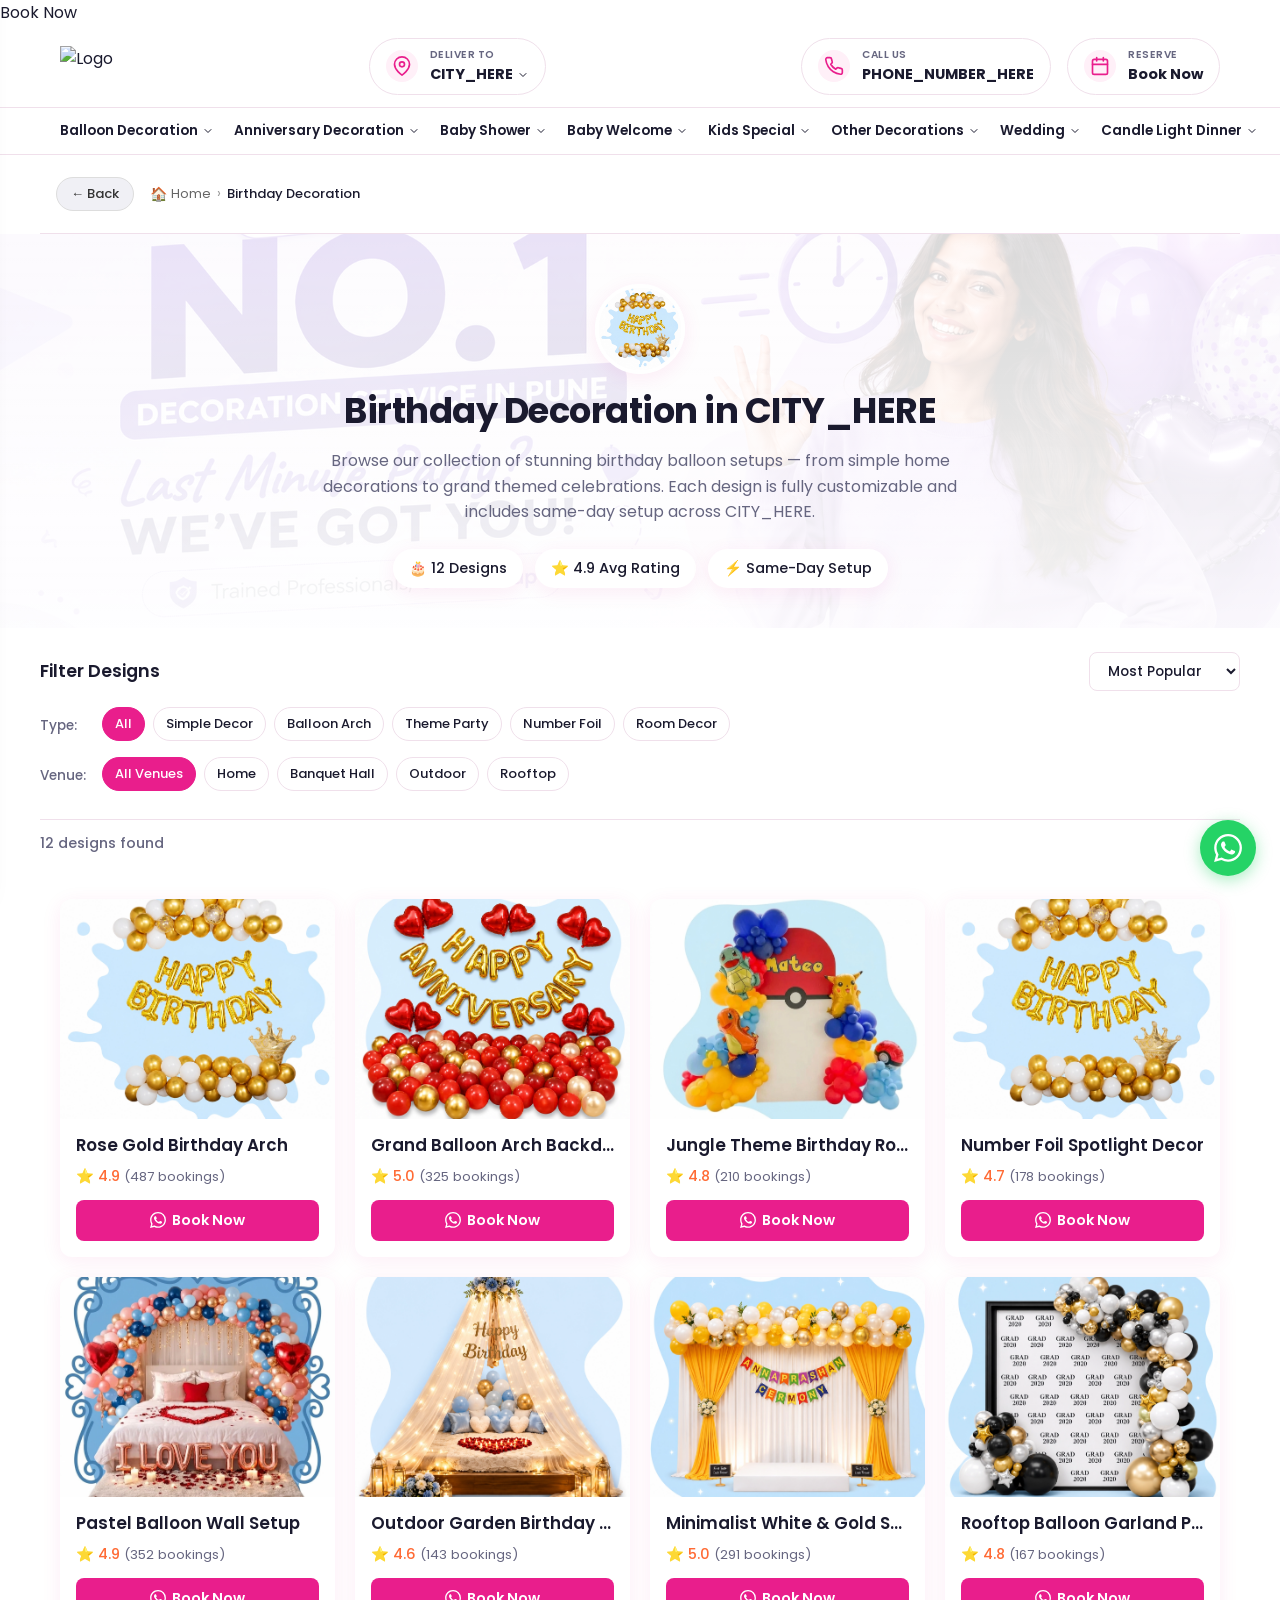
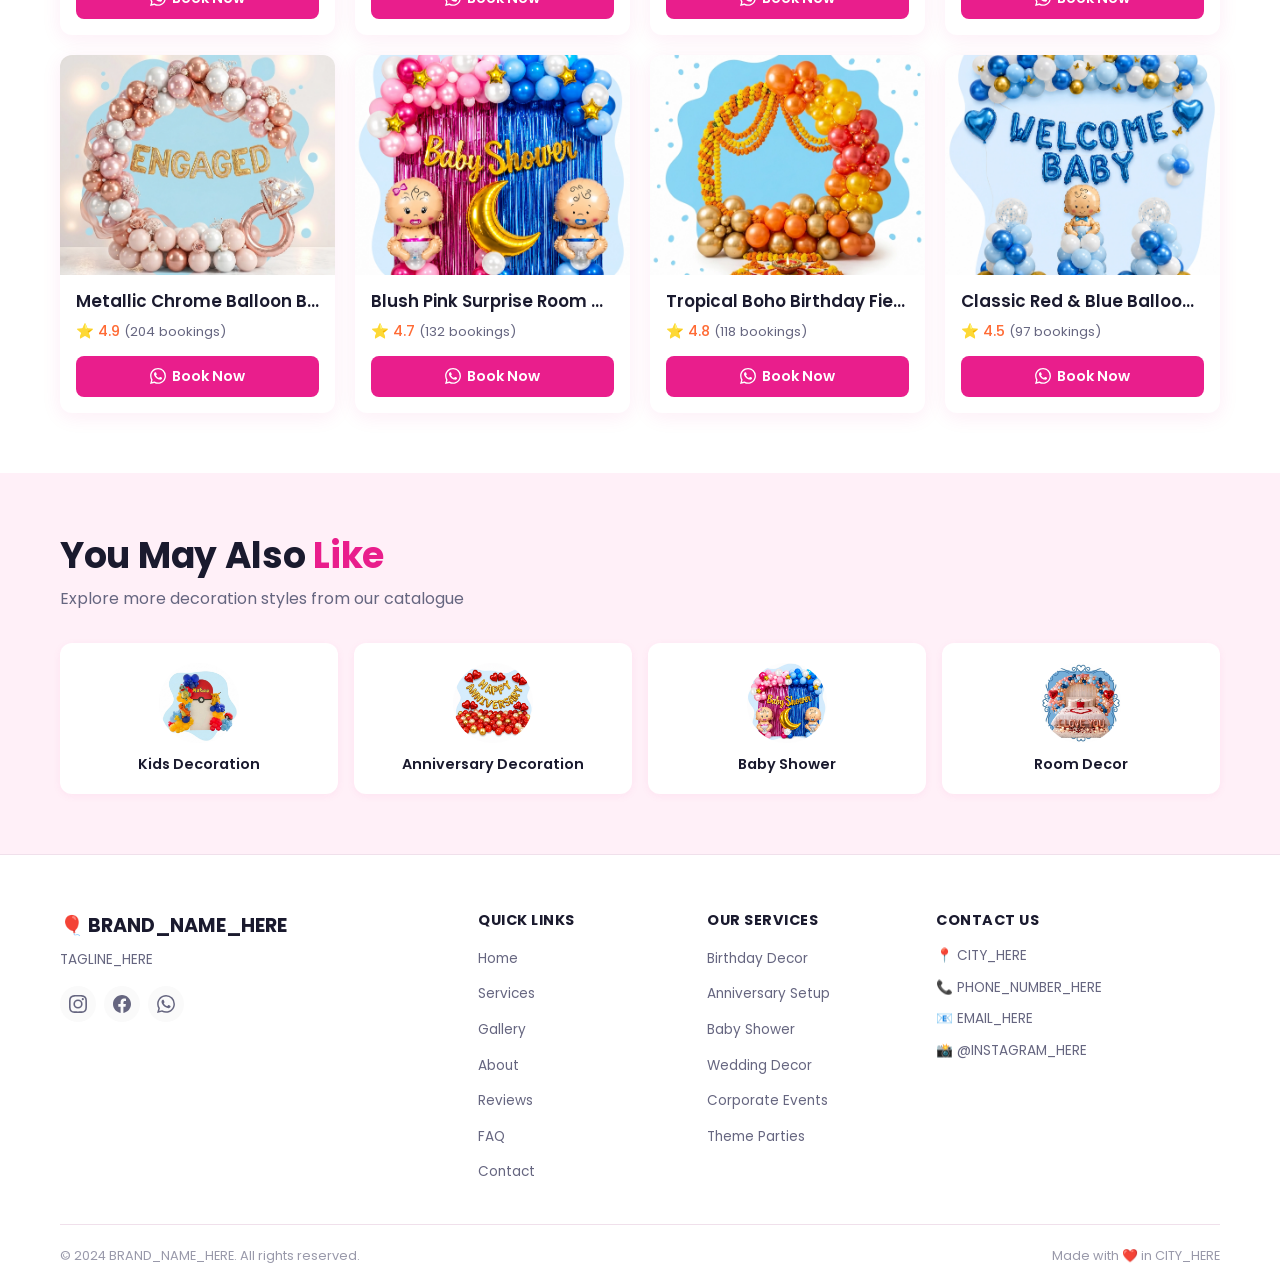
==== commit b32ff526: "commit" ====
--- a/category-birthday.html
+++ b/category-birthday.html
@@ -10,7 +10,9 @@
   <!-- CLIENT REPLACE: Update brand name and city below -->
   <title>Birthday Decoration in CITY_HERE | BRAND_NAME_HERE</title>
   <meta name="description"
-    content="Book the best birthday balloon decoration in CITY_HERE. Simple home setups to grand themed parties — same-day service available. Enquire on WhatsApp!">
+    content="Book the best birthday balloon decoration in CITY_HERE. Simple home setups to grand themed parties — same-day service available. <svg class="wa-icon" width="16" height="16" viewBox="0 0 24 24" fill="currentColor">
+                  <path d="M17.472 14.382c-.297-.149-1.758-.867-2.03-.967-.273-.099-.471-.148-.67.15-.197.297-.767.966-.94 1.164-.173.199-.347.223-.644.075-.297-.15-1.255-.463-2.39-1.475-.883-.788-1.48-1.761-1.653-2.059-.173-.297-.018-.458.13-.606.134-.133.298-.347.446-.52.149-.174.198-.298.298-.497.099-.198.05-.371-.025-.52-.075-.149-.669-1.612-.916-2.207-.242-.579-.487-.5-.669-.51a12.8 12.8 0 0 0-.57-.01c-.198 0-.52.074-.792.372-.272.297-1.04 1.016-1.04 2.479 0 1.462 1.065 2.875 1.213 3.074.149.198 2.096 3.2 5.077 4.487.709.306 1.262.489 1.694.625.712.227 1.36.195 1.871.118.571-.085 1.758-.719 2.006-1.413.248-.694.248-1.289.173-1.413-.074-.124-.272-.198-.57-.347m-5.421 7.403h-.004a9.87 9.87 0 0 1-5.031-1.378l-.361-.214-3.741.982.998-3.648-.235-.374a9.86 9.86 0 0 1-1.51-5.26c.001-5.45 4.436-9.884 9.888-9.884 2.64 0 5.122 1.03 6.988 2.898a9.825 9.825 0 0 1 2.893 6.994c-.003 5.45-4.437 9.884-9.885 9.884m8.413-18.297A11.815 11.815 0 0 0 12.05 0C5.495 0 .16 5.335.157 11.892c0 2.096.547 4.142 1.588 5.945L.057 24l6.305-1.654a11.882 11.882 0 0 0 5.683 1.448h.005c6.554 0 11.89-5.335 11.893-11.893a11.821 11.821 0 0 0-3.48-8.413z" />
+                </svg> Book Now
   <meta name="keywords"
     content="birthday decoration CITY_HERE, birthday balloon decoration, balloon arch, balloon wall, rose gold birthday decor, theme birthday party CITY_HERE, birthday room decoration, same day birthday decoration">
   <meta name="author" content="BRAND_NAME_HERE">
@@ -95,65 +97,6 @@
 
   <!-- Critical Above-the-Fold CSS -->
   <style>
-    /* Page Loader */
-    .page-loader {
-      position: fixed;
-      inset: 0;
-      z-index: 99999;
-      display: flex;
-      flex-direction: column;
-      align-items: center;
-      justify-content: center;
-      background: #fff;
-      transition: opacity .5s ease, visibility .5s ease
-    }
-    .page-loader.hidden {
-      opacity: 0;
-      visibility: hidden
-    }
-    .page-loader__icon {
-      font-size: 3rem;
-      animation: loaderBounce 0.6s ease infinite alternate
-    }
-    .page-loader__text {
-      font-family: 'Poppins', sans-serif;
-      font-size: .9rem;
-      color: #666680;
-      margin-top: 12px
-    }
-    @keyframes loaderBounce {
-      0%   { transform: translateY(0) }
-      100% { transform: translateY(-12px) }
-    }
-    body {
-      margin: 0;
-      font-family: 'Poppins', sans-serif;
-      background: #FAFAFA;
-      color: #1A1A2E
-    }
-    .top-bar {
-      background: #FFF0F8;
-      padding: 8px 0;
-      font-size: .78rem
-    }
-    .navbar {
-      position: sticky;
-      top: 0;
-      z-index: 1000;
-      background: #fff;
-      border-bottom: 1px solid #F0E0EB
-    }
-    .container {
-      max-width: 1200px;
-      margin: 0 auto;
-      padding-left: 20px;
-      padding-right: 20px
-    }
-    :focus-visible {
-      outline: 2px solid #E91E8C;
-      outline-offset: 2px;
-      border-radius: 4px
-    }
   </style>
 
   <!-- Stylesheets -->
@@ -162,12 +105,6 @@
 </head>
 
 <body>
-
-  <!-- Page Loader -->
-  <div class="page-loader" id="page-loader" aria-hidden="true">
-    <div class="page-loader__icon">🎈</div>
-    <div class="page-loader__text">Loading...</div>
-  </div>
 
   <!-- ============ HEADER ============ -->
   <header class="header">
@@ -210,6 +147,7 @@
 
         <!-- Search Bar -->
         <div class="header__search">
+          <style>.header__search { display: none !important; }</style>
           <svg class="header__search-icon" width="20" height="20" viewBox="0 0 24 24" fill="none" stroke="#999"
             stroke-width="2" stroke-linecap="round" stroke-linejoin="round">
             <circle cx="11" cy="11" r="8"></circle>
@@ -638,12 +576,12 @@
   </div>
 
   <!-- ============ BREADCRUMB ============ -->
-  <div class="breadcrumb-bar container">
-    <a href="javascript:history.back()" class="back-btn" aria-label="Go back">← Back</a>
-    <div class="breadcrumb">
-      <a href="index.html"><span class="home-icon">🏠</span> Home</a>
-      <span class="sep">›</span>
-      <span class="current">Birthday Decoration</span>
+  <div class="breadcrumb-bar container" style="display: flex; justify-content: flex-start; align-items: center; padding: 12px 16px; gap: 16px;">
+    <a href="javascript:history.back()" class="back-btn" aria-label="Go back" style="display: inline-flex; align-items: center; padding: 6px 14px; background: #f0f0f5; border-radius: 20px; text-decoration: none; color: #333; font-size: 13px; font-weight: 500; border: 1px solid #ddd; flex-shrink: 0;">← Back</a>
+    <div class="breadcrumb" style="font-size: 13px; color: #666; display: flex; align-items: center; gap: 6px; white-space: nowrap; overflow: hidden; text-overflow: ellipsis;">
+      <a href="index.html" style="text-decoration: none; color: #666; display: inline-flex; align-items: center; gap: 4px;"><span class="home-icon" style="font-size: 14px;">🏠</span> Home</a>
+      <span class="sep" style="color: #999;">›</span>
+      <span class="current" style="color: #1A1A2E; font-weight: 500; overflow: hidden; text-overflow: ellipsis;">Birthday Decoration</span>
     </div>
   </div>
 
@@ -726,7 +664,9 @@
         <div class="design-card-body">
           <h3>Rose Gold Birthday Arch</h3>
           <div class="rating">⭐ 4.9 <span>(487 bookings)</span></div>
-          <button class="enquire-btn btn-primary">Enquire on WhatsApp 💬</button>
+          <button class="enquire-btn btn-primary"><svg class="wa-icon" width="16" height="16" viewBox="0 0 24 24" fill="currentColor">
+                  <path d="M17.472 14.382c-.297-.149-1.758-.867-2.03-.967-.273-.099-.471-.148-.67.15-.197.297-.767.966-.94 1.164-.173.199-.347.223-.644.075-.297-.15-1.255-.463-2.39-1.475-.883-.788-1.48-1.761-1.653-2.059-.173-.297-.018-.458.13-.606.134-.133.298-.347.446-.52.149-.174.198-.298.298-.497.099-.198.05-.371-.025-.52-.075-.149-.669-1.612-.916-2.207-.242-.579-.487-.5-.669-.51a12.8 12.8 0 0 0-.57-.01c-.198 0-.52.074-.792.372-.272.297-1.04 1.016-1.04 2.479 0 1.462 1.065 2.875 1.213 3.074.149.198 2.096 3.2 5.077 4.487.709.306 1.262.489 1.694.625.712.227 1.36.195 1.871.118.571-.085 1.758-.719 2.006-1.413.248-.694.248-1.289.173-1.413-.074-.124-.272-.198-.57-.347m-5.421 7.403h-.004a9.87 9.87 0 0 1-5.031-1.378l-.361-.214-3.741.982.998-3.648-.235-.374a9.86 9.86 0 0 1-1.51-5.26c.001-5.45 4.436-9.884 9.888-9.884 2.64 0 5.122 1.03 6.988 2.898a9.825 9.825 0 0 1 2.893 6.994c-.003 5.45-4.437 9.884-9.885 9.884m8.413-18.297A11.815 11.815 0 0 0 12.05 0C5.495 0 .16 5.335.157 11.892c0 2.096.547 4.142 1.588 5.945L.057 24l6.305-1.654a11.882 11.882 0 0 0 5.683 1.448h.005c6.554 0 11.89-5.335 11.893-11.893a11.821 11.821 0 0 0-3.48-8.413z" />
+                </svg> Book Now
         </div>
       </div>
 
@@ -743,7 +683,9 @@
         <div class="design-card-body">
           <h3>Grand Balloon Arch Backdrop</h3>
           <div class="rating">⭐ 5.0 <span>(325 bookings)</span></div>
-          <button class="enquire-btn btn-primary">Enquire on WhatsApp 💬</button>
+          <button class="enquire-btn btn-primary"><svg class="wa-icon" width="16" height="16" viewBox="0 0 24 24" fill="currentColor">
+                  <path d="M17.472 14.382c-.297-.149-1.758-.867-2.03-.967-.273-.099-.471-.148-.67.15-.197.297-.767.966-.94 1.164-.173.199-.347.223-.644.075-.297-.15-1.255-.463-2.39-1.475-.883-.788-1.48-1.761-1.653-2.059-.173-.297-.018-.458.13-.606.134-.133.298-.347.446-.52.149-.174.198-.298.298-.497.099-.198.05-.371-.025-.52-.075-.149-.669-1.612-.916-2.207-.242-.579-.487-.5-.669-.51a12.8 12.8 0 0 0-.57-.01c-.198 0-.52.074-.792.372-.272.297-1.04 1.016-1.04 2.479 0 1.462 1.065 2.875 1.213 3.074.149.198 2.096 3.2 5.077 4.487.709.306 1.262.489 1.694.625.712.227 1.36.195 1.871.118.571-.085 1.758-.719 2.006-1.413.248-.694.248-1.289.173-1.413-.074-.124-.272-.198-.57-.347m-5.421 7.403h-.004a9.87 9.87 0 0 1-5.031-1.378l-.361-.214-3.741.982.998-3.648-.235-.374a9.86 9.86 0 0 1-1.51-5.26c.001-5.45 4.436-9.884 9.888-9.884 2.64 0 5.122 1.03 6.988 2.898a9.825 9.825 0 0 1 2.893 6.994c-.003 5.45-4.437 9.884-9.885 9.884m8.413-18.297A11.815 11.815 0 0 0 12.05 0C5.495 0 .16 5.335.157 11.892c0 2.096.547 4.142 1.588 5.945L.057 24l6.305-1.654a11.882 11.882 0 0 0 5.683 1.448h.005c6.554 0 11.89-5.335 11.893-11.893a11.821 11.821 0 0 0-3.48-8.413z" />
+                </svg> Book Now
         </div>
       </div>
 
@@ -760,7 +702,9 @@
         <div class="design-card-body">
           <h3>Jungle Theme Birthday Room</h3>
           <div class="rating">⭐ 4.8 <span>(210 bookings)</span></div>
-          <button class="enquire-btn btn-primary">Enquire on WhatsApp 💬</button>
+          <button class="enquire-btn btn-primary"><svg class="wa-icon" width="16" height="16" viewBox="0 0 24 24" fill="currentColor">
+                  <path d="M17.472 14.382c-.297-.149-1.758-.867-2.03-.967-.273-.099-.471-.148-.67.15-.197.297-.767.966-.94 1.164-.173.199-.347.223-.644.075-.297-.15-1.255-.463-2.39-1.475-.883-.788-1.48-1.761-1.653-2.059-.173-.297-.018-.458.13-.606.134-.133.298-.347.446-.52.149-.174.198-.298.298-.497.099-.198.05-.371-.025-.52-.075-.149-.669-1.612-.916-2.207-.242-.579-.487-.5-.669-.51a12.8 12.8 0 0 0-.57-.01c-.198 0-.52.074-.792.372-.272.297-1.04 1.016-1.04 2.479 0 1.462 1.065 2.875 1.213 3.074.149.198 2.096 3.2 5.077 4.487.709.306 1.262.489 1.694.625.712.227 1.36.195 1.871.118.571-.085 1.758-.719 2.006-1.413.248-.694.248-1.289.173-1.413-.074-.124-.272-.198-.57-.347m-5.421 7.403h-.004a9.87 9.87 0 0 1-5.031-1.378l-.361-.214-3.741.982.998-3.648-.235-.374a9.86 9.86 0 0 1-1.51-5.26c.001-5.45 4.436-9.884 9.888-9.884 2.64 0 5.122 1.03 6.988 2.898a9.825 9.825 0 0 1 2.893 6.994c-.003 5.45-4.437 9.884-9.885 9.884m8.413-18.297A11.815 11.815 0 0 0 12.05 0C5.495 0 .16 5.335.157 11.892c0 2.096.547 4.142 1.588 5.945L.057 24l6.305-1.654a11.882 11.882 0 0 0 5.683 1.448h.005c6.554 0 11.89-5.335 11.893-11.893a11.821 11.821 0 0 0-3.48-8.413z" />
+                </svg> Book Now
         </div>
       </div>
 
@@ -777,7 +721,9 @@
         <div class="design-card-body">
           <h3>Number Foil Spotlight Decor</h3>
           <div class="rating">⭐ 4.7 <span>(178 bookings)</span></div>
-          <button class="enquire-btn btn-primary">Enquire on WhatsApp 💬</button>
+          <button class="enquire-btn btn-primary"><svg class="wa-icon" width="16" height="16" viewBox="0 0 24 24" fill="currentColor">
+                  <path d="M17.472 14.382c-.297-.149-1.758-.867-2.03-.967-.273-.099-.471-.148-.67.15-.197.297-.767.966-.94 1.164-.173.199-.347.223-.644.075-.297-.15-1.255-.463-2.39-1.475-.883-.788-1.48-1.761-1.653-2.059-.173-.297-.018-.458.13-.606.134-.133.298-.347.446-.52.149-.174.198-.298.298-.497.099-.198.05-.371-.025-.52-.075-.149-.669-1.612-.916-2.207-.242-.579-.487-.5-.669-.51a12.8 12.8 0 0 0-.57-.01c-.198 0-.52.074-.792.372-.272.297-1.04 1.016-1.04 2.479 0 1.462 1.065 2.875 1.213 3.074.149.198 2.096 3.2 5.077 4.487.709.306 1.262.489 1.694.625.712.227 1.36.195 1.871.118.571-.085 1.758-.719 2.006-1.413.248-.694.248-1.289.173-1.413-.074-.124-.272-.198-.57-.347m-5.421 7.403h-.004a9.87 9.87 0 0 1-5.031-1.378l-.361-.214-3.741.982.998-3.648-.235-.374a9.86 9.86 0 0 1-1.51-5.26c.001-5.45 4.436-9.884 9.888-9.884 2.64 0 5.122 1.03 6.988 2.898a9.825 9.825 0 0 1 2.893 6.994c-.003 5.45-4.437 9.884-9.885 9.884m8.413-18.297A11.815 11.815 0 0 0 12.05 0C5.495 0 .16 5.335.157 11.892c0 2.096.547 4.142 1.588 5.945L.057 24l6.305-1.654a11.882 11.882 0 0 0 5.683 1.448h.005c6.554 0 11.89-5.335 11.893-11.893a11.821 11.821 0 0 0-3.48-8.413z" />
+                </svg> Book Now
         </div>
       </div>
 
@@ -794,7 +740,9 @@
         <div class="design-card-body">
           <h3>Pastel Balloon Wall Setup</h3>
           <div class="rating">⭐ 4.9 <span>(352 bookings)</span></div>
-          <button class="enquire-btn btn-primary">Enquire on WhatsApp 💬</button>
+          <button class="enquire-btn btn-primary"><svg class="wa-icon" width="16" height="16" viewBox="0 0 24 24" fill="currentColor">
+                  <path d="M17.472 14.382c-.297-.149-1.758-.867-2.03-.967-.273-.099-.471-.148-.67.15-.197.297-.767.966-.94 1.164-.173.199-.347.223-.644.075-.297-.15-1.255-.463-2.39-1.475-.883-.788-1.48-1.761-1.653-2.059-.173-.297-.018-.458.13-.606.134-.133.298-.347.446-.52.149-.174.198-.298.298-.497.099-.198.05-.371-.025-.52-.075-.149-.669-1.612-.916-2.207-.242-.579-.487-.5-.669-.51a12.8 12.8 0 0 0-.57-.01c-.198 0-.52.074-.792.372-.272.297-1.04 1.016-1.04 2.479 0 1.462 1.065 2.875 1.213 3.074.149.198 2.096 3.2 5.077 4.487.709.306 1.262.489 1.694.625.712.227 1.36.195 1.871.118.571-.085 1.758-.719 2.006-1.413.248-.694.248-1.289.173-1.413-.074-.124-.272-.198-.57-.347m-5.421 7.403h-.004a9.87 9.87 0 0 1-5.031-1.378l-.361-.214-3.741.982.998-3.648-.235-.374a9.86 9.86 0 0 1-1.51-5.26c.001-5.45 4.436-9.884 9.888-9.884 2.64 0 5.122 1.03 6.988 2.898a9.825 9.825 0 0 1 2.893 6.994c-.003 5.45-4.437 9.884-9.885 9.884m8.413-18.297A11.815 11.815 0 0 0 12.05 0C5.495 0 .16 5.335.157 11.892c0 2.096.547 4.142 1.588 5.945L.057 24l6.305-1.654a11.882 11.882 0 0 0 5.683 1.448h.005c6.554 0 11.89-5.335 11.893-11.893a11.821 11.821 0 0 0-3.48-8.413z" />
+                </svg> Book Now
         </div>
       </div>
 
@@ -811,7 +759,9 @@
         <div class="design-card-body">
           <h3>Outdoor Garden Birthday Decor</h3>
           <div class="rating">⭐ 4.6 <span>(143 bookings)</span></div>
-          <button class="enquire-btn btn-primary">Enquire on WhatsApp 💬</button>
+          <button class="enquire-btn btn-primary"><svg class="wa-icon" width="16" height="16" viewBox="0 0 24 24" fill="currentColor">
+                  <path d="M17.472 14.382c-.297-.149-1.758-.867-2.03-.967-.273-.099-.471-.148-.67.15-.197.297-.767.966-.94 1.164-.173.199-.347.223-.644.075-.297-.15-1.255-.463-2.39-1.475-.883-.788-1.48-1.761-1.653-2.059-.173-.297-.018-.458.13-.606.134-.133.298-.347.446-.52.149-.174.198-.298.298-.497.099-.198.05-.371-.025-.52-.075-.149-.669-1.612-.916-2.207-.242-.579-.487-.5-.669-.51a12.8 12.8 0 0 0-.57-.01c-.198 0-.52.074-.792.372-.272.297-1.04 1.016-1.04 2.479 0 1.462 1.065 2.875 1.213 3.074.149.198 2.096 3.2 5.077 4.487.709.306 1.262.489 1.694.625.712.227 1.36.195 1.871.118.571-.085 1.758-.719 2.006-1.413.248-.694.248-1.289.173-1.413-.074-.124-.272-.198-.57-.347m-5.421 7.403h-.004a9.87 9.87 0 0 1-5.031-1.378l-.361-.214-3.741.982.998-3.648-.235-.374a9.86 9.86 0 0 1-1.51-5.26c.001-5.45 4.436-9.884 9.888-9.884 2.64 0 5.122 1.03 6.988 2.898a9.825 9.825 0 0 1 2.893 6.994c-.003 5.45-4.437 9.884-9.885 9.884m8.413-18.297A11.815 11.815 0 0 0 12.05 0C5.495 0 .16 5.335.157 11.892c0 2.096.547 4.142 1.588 5.945L.057 24l6.305-1.654a11.882 11.882 0 0 0 5.683 1.448h.005c6.554 0 11.89-5.335 11.893-11.893a11.821 11.821 0 0 0-3.48-8.413z" />
+                </svg> Book Now
         </div>
       </div>
 
@@ -828,7 +778,9 @@
         <div class="design-card-body">
           <h3>Minimalist White &amp; Gold Setup</h3>
           <div class="rating">⭐ 5.0 <span>(291 bookings)</span></div>
-          <button class="enquire-btn btn-primary">Enquire on WhatsApp 💬</button>
+          <button class="enquire-btn btn-primary"><svg class="wa-icon" width="16" height="16" viewBox="0 0 24 24" fill="currentColor">
+                  <path d="M17.472 14.382c-.297-.149-1.758-.867-2.03-.967-.273-.099-.471-.148-.67.15-.197.297-.767.966-.94 1.164-.173.199-.347.223-.644.075-.297-.15-1.255-.463-2.39-1.475-.883-.788-1.48-1.761-1.653-2.059-.173-.297-.018-.458.13-.606.134-.133.298-.347.446-.52.149-.174.198-.298.298-.497.099-.198.05-.371-.025-.52-.075-.149-.669-1.612-.916-2.207-.242-.579-.487-.5-.669-.51a12.8 12.8 0 0 0-.57-.01c-.198 0-.52.074-.792.372-.272.297-1.04 1.016-1.04 2.479 0 1.462 1.065 2.875 1.213 3.074.149.198 2.096 3.2 5.077 4.487.709.306 1.262.489 1.694.625.712.227 1.36.195 1.871.118.571-.085 1.758-.719 2.006-1.413.248-.694.248-1.289.173-1.413-.074-.124-.272-.198-.57-.347m-5.421 7.403h-.004a9.87 9.87 0 0 1-5.031-1.378l-.361-.214-3.741.982.998-3.648-.235-.374a9.86 9.86 0 0 1-1.51-5.26c.001-5.45 4.436-9.884 9.888-9.884 2.64 0 5.122 1.03 6.988 2.898a9.825 9.825 0 0 1 2.893 6.994c-.003 5.45-4.437 9.884-9.885 9.884m8.413-18.297A11.815 11.815 0 0 0 12.05 0C5.495 0 .16 5.335.157 11.892c0 2.096.547 4.142 1.588 5.945L.057 24l6.305-1.654a11.882 11.882 0 0 0 5.683 1.448h.005c6.554 0 11.89-5.335 11.893-11.893a11.821 11.821 0 0 0-3.48-8.413z" />
+                </svg> Book Now
         </div>
       </div>
 
@@ -845,7 +797,9 @@
         <div class="design-card-body">
           <h3>Rooftop Balloon Garland Party</h3>
           <div class="rating">⭐ 4.8 <span>(167 bookings)</span></div>
-          <button class="enquire-btn btn-primary">Enquire on WhatsApp 💬</button>
+          <button class="enquire-btn btn-primary"><svg class="wa-icon" width="16" height="16" viewBox="0 0 24 24" fill="currentColor">
+                  <path d="M17.472 14.382c-.297-.149-1.758-.867-2.03-.967-.273-.099-.471-.148-.67.15-.197.297-.767.966-.94 1.164-.173.199-.347.223-.644.075-.297-.15-1.255-.463-2.39-1.475-.883-.788-1.48-1.761-1.653-2.059-.173-.297-.018-.458.13-.606.134-.133.298-.347.446-.52.149-.174.198-.298.298-.497.099-.198.05-.371-.025-.52-.075-.149-.669-1.612-.916-2.207-.242-.579-.487-.5-.669-.51a12.8 12.8 0 0 0-.57-.01c-.198 0-.52.074-.792.372-.272.297-1.04 1.016-1.04 2.479 0 1.462 1.065 2.875 1.213 3.074.149.198 2.096 3.2 5.077 4.487.709.306 1.262.489 1.694.625.712.227 1.36.195 1.871.118.571-.085 1.758-.719 2.006-1.413.248-.694.248-1.289.173-1.413-.074-.124-.272-.198-.57-.347m-5.421 7.403h-.004a9.87 9.87 0 0 1-5.031-1.378l-.361-.214-3.741.982.998-3.648-.235-.374a9.86 9.86 0 0 1-1.51-5.26c.001-5.45 4.436-9.884 9.888-9.884 2.64 0 5.122 1.03 6.988 2.898a9.825 9.825 0 0 1 2.893 6.994c-.003 5.45-4.437 9.884-9.885 9.884m8.413-18.297A11.815 11.815 0 0 0 12.05 0C5.495 0 .16 5.335.157 11.892c0 2.096.547 4.142 1.588 5.945L.057 24l6.305-1.654a11.882 11.882 0 0 0 5.683 1.448h.005c6.554 0 11.89-5.335 11.893-11.893a11.821 11.821 0 0 0-3.48-8.413z" />
+                </svg> Book Now
         </div>
       </div>
 
@@ -862,7 +816,9 @@
         <div class="design-card-body">
           <h3>Metallic Chrome Balloon Burst</h3>
           <div class="rating">⭐ 4.9 <span>(204 bookings)</span></div>
-          <button class="enquire-btn btn-primary">Enquire on WhatsApp 💬</button>
+          <button class="enquire-btn btn-primary"><svg class="wa-icon" width="16" height="16" viewBox="0 0 24 24" fill="currentColor">
+                  <path d="M17.472 14.382c-.297-.149-1.758-.867-2.03-.967-.273-.099-.471-.148-.67.15-.197.297-.767.966-.94 1.164-.173.199-.347.223-.644.075-.297-.15-1.255-.463-2.39-1.475-.883-.788-1.48-1.761-1.653-2.059-.173-.297-.018-.458.13-.606.134-.133.298-.347.446-.52.149-.174.198-.298.298-.497.099-.198.05-.371-.025-.52-.075-.149-.669-1.612-.916-2.207-.242-.579-.487-.5-.669-.51a12.8 12.8 0 0 0-.57-.01c-.198 0-.52.074-.792.372-.272.297-1.04 1.016-1.04 2.479 0 1.462 1.065 2.875 1.213 3.074.149.198 2.096 3.2 5.077 4.487.709.306 1.262.489 1.694.625.712.227 1.36.195 1.871.118.571-.085 1.758-.719 2.006-1.413.248-.694.248-1.289.173-1.413-.074-.124-.272-.198-.57-.347m-5.421 7.403h-.004a9.87 9.87 0 0 1-5.031-1.378l-.361-.214-3.741.982.998-3.648-.235-.374a9.86 9.86 0 0 1-1.51-5.26c.001-5.45 4.436-9.884 9.888-9.884 2.64 0 5.122 1.03 6.988 2.898a9.825 9.825 0 0 1 2.893 6.994c-.003 5.45-4.437 9.884-9.885 9.884m8.413-18.297A11.815 11.815 0 0 0 12.05 0C5.495 0 .16 5.335.157 11.892c0 2.096.547 4.142 1.588 5.945L.057 24l6.305-1.654a11.882 11.882 0 0 0 5.683 1.448h.005c6.554 0 11.89-5.335 11.893-11.893a11.821 11.821 0 0 0-3.48-8.413z" />
+                </svg> Book Now
         </div>
       </div>
 
@@ -879,7 +835,9 @@
         <div class="design-card-body">
           <h3>Blush Pink Surprise Room Decor</h3>
           <div class="rating">⭐ 4.7 <span>(132 bookings)</span></div>
-          <button class="enquire-btn btn-primary">Enquire on WhatsApp 💬</button>
+          <button class="enquire-btn btn-primary"><svg class="wa-icon" width="16" height="16" viewBox="0 0 24 24" fill="currentColor">
+                  <path d="M17.472 14.382c-.297-.149-1.758-.867-2.03-.967-.273-.099-.471-.148-.67.15-.197.297-.767.966-.94 1.164-.173.199-.347.223-.644.075-.297-.15-1.255-.463-2.39-1.475-.883-.788-1.48-1.761-1.653-2.059-.173-.297-.018-.458.13-.606.134-.133.298-.347.446-.52.149-.174.198-.298.298-.497.099-.198.05-.371-.025-.52-.075-.149-.669-1.612-.916-2.207-.242-.579-.487-.5-.669-.51a12.8 12.8 0 0 0-.57-.01c-.198 0-.52.074-.792.372-.272.297-1.04 1.016-1.04 2.479 0 1.462 1.065 2.875 1.213 3.074.149.198 2.096 3.2 5.077 4.487.709.306 1.262.489 1.694.625.712.227 1.36.195 1.871.118.571-.085 1.758-.719 2.006-1.413.248-.694.248-1.289.173-1.413-.074-.124-.272-.198-.57-.347m-5.421 7.403h-.004a9.87 9.87 0 0 1-5.031-1.378l-.361-.214-3.741.982.998-3.648-.235-.374a9.86 9.86 0 0 1-1.51-5.26c.001-5.45 4.436-9.884 9.888-9.884 2.64 0 5.122 1.03 6.988 2.898a9.825 9.825 0 0 1 2.893 6.994c-.003 5.45-4.437 9.884-9.885 9.884m8.413-18.297A11.815 11.815 0 0 0 12.05 0C5.495 0 .16 5.335.157 11.892c0 2.096.547 4.142 1.588 5.945L.057 24l6.305-1.654a11.882 11.882 0 0 0 5.683 1.448h.005c6.554 0 11.89-5.335 11.893-11.893a11.821 11.821 0 0 0-3.48-8.413z" />
+                </svg> Book Now
         </div>
       </div>
 
@@ -896,7 +854,9 @@
         <div class="design-card-body">
           <h3>Tropical Boho Birthday Fiesta</h3>
           <div class="rating">⭐ 4.8 <span>(118 bookings)</span></div>
-          <button class="enquire-btn btn-primary">Enquire on WhatsApp 💬</button>
+          <button class="enquire-btn btn-primary"><svg class="wa-icon" width="16" height="16" viewBox="0 0 24 24" fill="currentColor">
+                  <path d="M17.472 14.382c-.297-.149-1.758-.867-2.03-.967-.273-.099-.471-.148-.67.15-.197.297-.767.966-.94 1.164-.173.199-.347.223-.644.075-.297-.15-1.255-.463-2.39-1.475-.883-.788-1.48-1.761-1.653-2.059-.173-.297-.018-.458.13-.606.134-.133.298-.347.446-.52.149-.174.198-.298.298-.497.099-.198.05-.371-.025-.52-.075-.149-.669-1.612-.916-2.207-.242-.579-.487-.5-.669-.51a12.8 12.8 0 0 0-.57-.01c-.198 0-.52.074-.792.372-.272.297-1.04 1.016-1.04 2.479 0 1.462 1.065 2.875 1.213 3.074.149.198 2.096 3.2 5.077 4.487.709.306 1.262.489 1.694.625.712.227 1.36.195 1.871.118.571-.085 1.758-.719 2.006-1.413.248-.694.248-1.289.173-1.413-.074-.124-.272-.198-.57-.347m-5.421 7.403h-.004a9.87 9.87 0 0 1-5.031-1.378l-.361-.214-3.741.982.998-3.648-.235-.374a9.86 9.86 0 0 1-1.51-5.26c.001-5.45 4.436-9.884 9.888-9.884 2.64 0 5.122 1.03 6.988 2.898a9.825 9.825 0 0 1 2.893 6.994c-.003 5.45-4.437 9.884-9.885 9.884m8.413-18.297A11.815 11.815 0 0 0 12.05 0C5.495 0 .16 5.335.157 11.892c0 2.096.547 4.142 1.588 5.945L.057 24l6.305-1.654a11.882 11.882 0 0 0 5.683 1.448h.005c6.554 0 11.89-5.335 11.893-11.893a11.821 11.821 0 0 0-3.48-8.413z" />
+                </svg> Book Now
         </div>
       </div>
 
@@ -913,7 +873,9 @@
         <div class="design-card-body">
           <h3>Classic Red &amp; Blue Balloon Pop</h3>
           <div class="rating">⭐ 4.5 <span>(97 bookings)</span></div>
-          <button class="enquire-btn btn-primary">Enquire on WhatsApp 💬</button>
+          <button class="enquire-btn btn-primary"><svg class="wa-icon" width="16" height="16" viewBox="0 0 24 24" fill="currentColor">
+                  <path d="M17.472 14.382c-.297-.149-1.758-.867-2.03-.967-.273-.099-.471-.148-.67.15-.197.297-.767.966-.94 1.164-.173.199-.347.223-.644.075-.297-.15-1.255-.463-2.39-1.475-.883-.788-1.48-1.761-1.653-2.059-.173-.297-.018-.458.13-.606.134-.133.298-.347.446-.52.149-.174.198-.298.298-.497.099-.198.05-.371-.025-.52-.075-.149-.669-1.612-.916-2.207-.242-.579-.487-.5-.669-.51a12.8 12.8 0 0 0-.57-.01c-.198 0-.52.074-.792.372-.272.297-1.04 1.016-1.04 2.479 0 1.462 1.065 2.875 1.213 3.074.149.198 2.096 3.2 5.077 4.487.709.306 1.262.489 1.694.625.712.227 1.36.195 1.871.118.571-.085 1.758-.719 2.006-1.413.248-.694.248-1.289.173-1.413-.074-.124-.272-.198-.57-.347m-5.421 7.403h-.004a9.87 9.87 0 0 1-5.031-1.378l-.361-.214-3.741.982.998-3.648-.235-.374a9.86 9.86 0 0 1-1.51-5.26c.001-5.45 4.436-9.884 9.888-9.884 2.64 0 5.122 1.03 6.988 2.898a9.825 9.825 0 0 1 2.893 6.994c-.003 5.45-4.437 9.884-9.885 9.884m8.413-18.297A11.815 11.815 0 0 0 12.05 0C5.495 0 .16 5.335.157 11.892c0 2.096.547 4.142 1.588 5.945L.057 24l6.305-1.654a11.882 11.882 0 0 0 5.683 1.448h.005c6.554 0 11.89-5.335 11.893-11.893a11.821 11.821 0 0 0-3.48-8.413z" />
+                </svg> Book Now
         </div>
       </div>
 
--- a/css/style.css
+++ b/css/style.css
@@ -3152,9 +3152,13 @@
 
   /* Footer — 1 col */
   .footer__grid {
-    grid-template-columns: 1fr;
-    gap: 28px;
-  }
+      grid-template-columns: 1fr 1fr;
+      gap: 28px;
+    }
+    .footer__col:nth-child(1),
+    .footer__col:nth-child(4) {
+      grid-column: span 2;
+    }
 
   .footer__bottom {
     flex-direction: column;
@@ -3526,8 +3530,11 @@
 
 @media (max-width: 767px) {
   .design-grid {
-    grid-template-columns: 1fr;
-    gap: 16px;
+    grid-template-columns: repeat(2, minmax(0, 1fr));
+    gap: 12px;
+  }
+  .design-card img {
+    height: 140px; /* Reduce height on mobile for 2 column layout */
   }
 }
 
@@ -3540,6 +3547,7 @@
   transition: opacity 0.3s ease, transform 0.3s ease, box-shadow 0.3s ease;
   display: flex;
   flex-direction: column;
+  min-width: 0;
 }
 
 .design-card:hover {
@@ -3569,6 +3577,9 @@
   color: var(--text-dark);
   margin-bottom: 8px;
   line-height: 1.3;
+  white-space: nowrap;
+  overflow: hidden;
+  text-overflow: ellipsis;
 }
 
 /* ── Rating ── */
@@ -3762,9 +3773,10 @@
 
 /* ── Category Hero ── */
 .category-hero {
-  background: var(--bg-section);
+  background: linear-gradient(rgba(255, 255, 255, 0.85), rgba(255, 255, 255, 0.95)), url('../public/Hero Image.png') center/cover no-repeat;
   padding: 50px 0 40px;
   text-align: center;
+  position: relative;
 }
 
 .category-hero-content {
@@ -3826,14 +3838,23 @@
 
 @media (max-width: 600px) {
   .category-hero {
-    padding: 36px 0 28px;
+    padding: 16px 0 12px;
   }
   .category-hero h1 {
-    font-size: 1.5rem;
+    font-size: 1.25rem;
+    margin-bottom: 4px;
+  }
+  .category-hero p {
+    font-size: 0.85rem;
+    line-height: 1.3;
+    margin-bottom: 4px;
   }
   .category-hero-icon {
-    width: 72px;
-    height: 72px;
+    width: 60px;
+    height: 60px;
+  }
+  .category-hero-content {
+    gap: 8px;
   }
 }
 
@@ -3849,6 +3870,31 @@
   align-items: center;
   margin-bottom: 16px;
 }
+.filter-header select {
+  padding: 6px 12px;
+  border-radius: 8px;
+  border: 1px solid var(--border);
+  font-size: 13px;
+  background: var(--white);
+  color: var(--text-dark);
+  outline: none;
+}
+.filter-row {
+  display: flex;
+  align-items: center;
+  gap: 8px;
+  margin-bottom: 12px;
+}
+.filter-label {
+  font-size: 13px;
+  font-weight: 500;
+  color: var(--text-muted);
+}
+.subcat-pill, .venue-pill {
+  padding: 6px 12px;
+  font-size: 13px;
+}
+
 
 .filter-header h3 {
   font-size: 1.1rem;
@@ -3945,3 +3991,6 @@
     width: 100%;
   }
 }
+
+.enquire-btn { display: inline-flex; align-items: center; justify-content: center; gap: 6px; }
+.wa-icon { flex-shrink: 0; }
